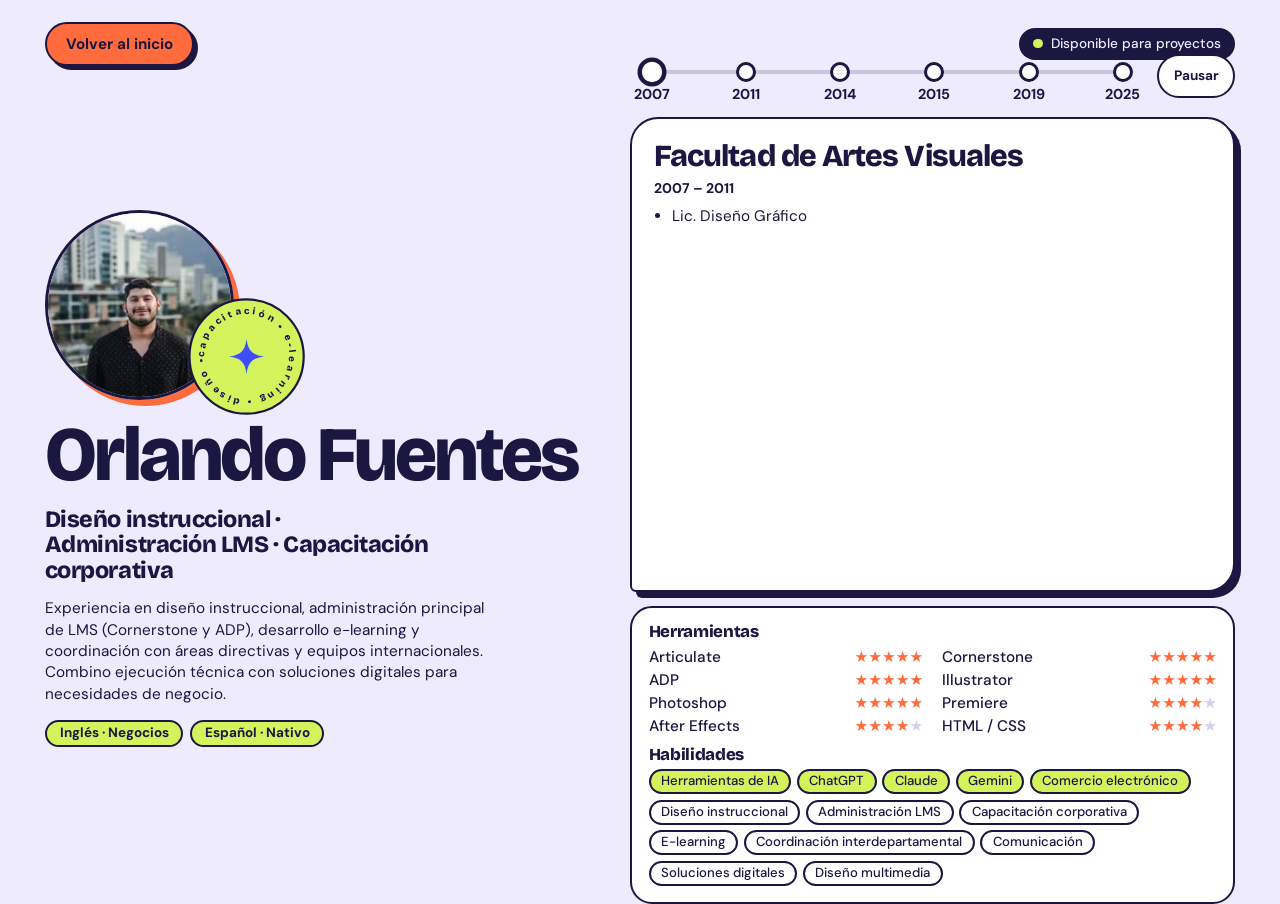
==== cv.html @ 26d0ec3a "Alinear CV interactivo con experiencia en administración LMS y diseño instruccional" ====
<!DOCTYPE html>
<html lang="es">
<head>
<meta charset="utf-8">
<meta name="viewport" content="width=device-width, initial-scale=1">
<title>Experiencia | Orlando Fuentes</title>
<meta name="description" content="Experiencia profesional de Orlando Fuentes en diseño digital, e-learning, capacitación corporativa, multimedia y desarrollo de proyectos comerciales.">
<link rel="icon" href="data:image/svg+xml,<svg xmlns='http://www.w3.org/2000/svg' viewBox='0 0 100 100'><rect width='100' height='100' rx='28' fill='%233D4DFF'/><path d='M50 14C54 38 62 46 86 50 62 54 54 62 50 86 46 62 38 54 14 50 38 46 46 38 50 14Z' fill='%23D4F25C'/></svg>">
<link rel="preconnect" href="https://fonts.googleapis.com">
<link rel="preconnect" href="https://fonts.gstatic.com" crossorigin>
<link href="https://fonts.googleapis.com/css2?family=Bricolage+Grotesque:opsz,wght@12..96,500;12..96,800&family=DM+Sans:wght@400;500;700&display=swap" rel="stylesheet">
<style>
:root{
  --ink:#1B1740; --paper:#EFEBFF; --blue:#3D4DFF; --tang:#FF6B3D; --lime:#D4F25C; --pink:#FF9ED0;
  --display:"Bricolage Grotesque","Arial Black",system-ui,sans-serif;
  --body:"DM Sans",system-ui,-apple-system,"Segoe UI",sans-serif;
}
*{box-sizing:border-box;margin:0}
html,body{height:100%}
body{background:var(--paper);color:var(--ink);font-family:var(--body);font-size:clamp(.88rem,1.7vh,1.02rem);line-height:1.4;overflow:hidden}
.stage{height:100dvh;display:grid;grid-template-rows:auto 1fr;gap:clamp(.5rem,1.5vh,1.2rem);padding:clamp(.8rem,2.4vh,1.6rem) clamp(1rem,3.5vw,3rem)}
.bar{display:flex;justify-content:space-between;align-items:center;gap:1rem}
.status{display:inline-flex;align-items:center;gap:.5rem;background:var(--ink);color:var(--paper);border-radius:99px;padding:.4rem .9rem;font-size:.85rem;font-weight:500}
.status i{width:.6rem;height:.6rem;border-radius:50%;background:var(--lime)}
.btn{display:inline-flex;align-items:center;justify-content:center;min-height:44px;padding:.5rem 1.2rem;border-radius:99px;border:2.5px solid var(--ink);background:#fff;color:var(--ink);font:700 .95rem var(--body);text-decoration:none;cursor:pointer;transition:transform .15s}
.btn:hover{transform:translateY(-2px)}
.btn.back{background:var(--tang);box-shadow:4px 4px 0 var(--ink)}
.main{display:grid;grid-template-columns:.95fr 1.05fr;gap:clamp(1rem,3vw,3rem);min-height:0}

.hero{display:flex;flex-direction:column;justify-content:center;gap:clamp(.5rem,1.6vh,1.1rem);min-height:0}
.ph{position:relative;width:clamp(96px,21vh,200px);aspect-ratio:1;margin-bottom:.3rem}
.ph img{width:100%;height:100%;object-fit:cover;border-radius:50%;border:3px solid var(--ink);box-shadow:6px 6px 0 var(--tang);display:block}
.ring{position:absolute;right:-38%;bottom:-8%;width:62%;animation:spin 22s linear infinite}
@keyframes spin{to{transform:rotate(360deg)}}
h1{font-family:var(--display);font-weight:800;font-size:clamp(2rem,min(6vw,9.5vh),5.2rem);line-height:.95;letter-spacing:-.04em}
.role{font-family:var(--display);font-weight:800;font-size:clamp(1rem,2.6vh,1.5rem);line-height:1.1;letter-spacing:-.02em;max-width:26ch}
.lead{max-width:44ch}
.langs{display:flex;flex-wrap:wrap;gap:.4rem;list-style:none;padding:0}
.langs li{background:var(--lime);border:2px solid var(--ink);border-radius:99px;padding:.15rem .8rem;font-weight:700;font-size:.88em}

.side{display:flex;flex-direction:column;justify-content:center;gap:clamp(.6rem,1.6vh,1rem);min-height:0}
.tlrow{display:flex;align-items:flex-start;gap:.8rem}
.tl{position:relative;display:flex;justify-content:space-between;flex:1;--p:0}
.tl::before,.tl::after{content:"";position:absolute;top:18px;left:22px;height:4px;border-radius:2px;transform:translateY(-50%)}
.tl::before{right:22px;background:var(--ink);opacity:.18}
.tl::after{width:calc((100% - 44px) * var(--p));background:var(--ink);transition:width .7s cubic-bezier(.3,1.3,.4,1)}
.node{position:relative;z-index:1;background:none;border:0;display:flex;flex-direction:column;align-items:center;gap:.2rem;min-width:44px;min-height:44px;padding:.5rem .2rem 0;cursor:pointer;font:700 .9rem var(--body);color:var(--ink)}
.node i{width:20px;height:20px;border-radius:50%;border:3px solid var(--ink);background:#fff;transition:transform .3s cubic-bezier(.3,1.6,.4,1),background .3s}
.node.done i{background:var(--ink)}
.node[aria-selected=true] i{background:var(--a);transform:scale(1.45)}
.sm{min-height:44px;padding:.3rem .9rem;font-size:.85rem}

.stack{display:grid}
.panel{grid-area:1/1;visibility:hidden;opacity:0;background:var(--a);color:var(--o);border:2.5px solid var(--ink);border-radius:28px 28px 28px 6px;padding:clamp(.9rem,2.4vh,1.5rem);box-shadow:6px 6px 0 var(--ink);display:flex;flex-direction:column;gap:.45rem}
.panel.on{visibility:visible;opacity:1}
.panel h2{font-family:var(--display);font-weight:800;font-size:clamp(1.3rem,3.4vh,2rem);line-height:1;letter-spacing:-.03em}
.panel .org{font-weight:700;font-size:.92em}
.panel ul{padding-left:1.1rem;display:grid;gap:.25rem}
.panel.swap{animation:swap .6s ease-in-out}
.panel.swap>*{animation:inFade .4s .12s both}
@keyframes swap{35%{transform:scale(.97,1.04);border-radius:46% 54% 44% 56% / 52% 46% 54% 48%}100%{transform:none}}
@keyframes inFade{from{opacity:0;transform:translateY(8px)}to{opacity:1;transform:none}}

.skills{background:#fff;border:2.5px solid var(--ink);border-radius:22px;padding:clamp(.7rem,1.8vh,1.1rem);display:grid;gap:.6rem}
.skills h3{font:800 1.05rem/1 var(--display);letter-spacing:-.02em;margin-bottom:.35rem}
.tools{list-style:none;padding:0;display:grid;grid-template-columns:1fr 1fr;gap:.1rem 1.2rem}
.tools li{display:flex;justify-content:space-between;gap:.5rem;font-weight:500}
.st b{color:var(--tang);font-weight:400}
.st s{color:#d6d0ee;text-decoration:none}
.chips{display:flex;flex-wrap:wrap;gap:.35rem;list-style:none;padding:0}
.chips li{border:2px solid var(--ink);border-radius:99px;padding:.08rem .65rem;font-size:.86em;font-weight:500}
.chips li.ia{background:var(--lime)}
:focus-visible{outline:3px solid var(--blue);outline-offset:3px}
@media (min-width:821px) and (max-height:760px){.skills{gap:.4rem;padding:.6rem .9rem}.chips{gap:.28rem}.chips li{font-size:.8em;padding:.04rem .55rem}.panel{padding:.8rem 1.1rem}}

@media (max-width:820px){
  .status{display:none}
  .main{grid-template-columns:1fr;align-content:start;gap:.7rem;overflow-y:auto;padding:0 4px 8px 0}
  .hero{display:grid;grid-template-columns:auto 1fr;column-gap:.9rem;row-gap:.3rem;align-items:center}
  .ph{grid-row:1/3;width:78px;margin:0}
  .ph img{box-shadow:4px 4px 0 var(--tang)}
  .ring,.lead{display:none}
  h1{font-size:1.9rem}
  .role{font-size:.95rem}
  .langs{grid-column:1/-1}
  .side{justify-content:flex-start}
  .panel{box-shadow:4px 4px 0 var(--ink);font-size:.9rem}
  .tools{gap:.05rem .8rem}
  .skills{font-size:.88rem}
}
@media (prefers-reduced-motion:reduce){.ring{animation:none}*{transition:none!important}.panel.swap,.panel.swap>*{animation:none!important}}
</style>
</head>
<body>
<div class="stage">
  <header class="bar">
    <a class="btn back" href="index.html">Volver al inicio</a>
    <span class="status"><i></i>Disponible para proyectos</span>
  </header>

  <div class="main">
    <section class="hero" aria-label="Presentación">
      <div class="ph">
        <img src="[data-uri]" alt="Retrato de Orlando Fuentes" width="200" height="200">
        <svg class="ring" viewBox="0 0 160 160" aria-hidden="true">
          <defs><path id="ring" d="M80,80 m-58,0 a58,58 0 1,1 116,0 a58,58 0 1,1 -116,0"/></defs>
          <circle cx="80" cy="80" r="78" fill="#D4F25C" stroke="#1B1740" stroke-width="3"/>
          <text font-family="Bricolage Grotesque, Arial Black, sans-serif" font-size="13" font-weight="800" fill="#1B1740"><textPath href="#ring" textLength="360" lengthAdjust="spacing">capacitación • e-learning • diseño •</textPath></text>
          <path d="M80 56C82 72 88 78 104 80 88 82 82 88 80 104 78 88 72 82 56 80 72 78 78 72 80 56Z" fill="#3D4DFF"/>
        </svg>
      </div>
      <h1>Orlando Fuentes</h1>
      <p class="role">Diseño instruccional · Administración LMS · Capacitación corporativa</p>
      <p class="lead">Experiencia en diseño instruccional, administración principal de LMS (Cornerstone y ADP), desarrollo e-learning y coordinación con áreas directivas y equipos internacionales. Combino ejecución técnica con soluciones digitales para necesidades de negocio.</p>
      <ul class="langs"><li>Inglés · Negocios</li><li>Español · Nativo</li></ul>
    </section>

    <section class="side" aria-label="Experiencia y habilidades">
      <div class="tlrow">
        <div class="tl" id="tl" role="tablist" aria-label="Línea de tiempo profesional"></div>
        <button type="button" class="btn sm" id="play" aria-pressed="false">Pausar</button>
      </div>
      <div class="stack" id="stack"></div>
      <div class="skills">
        <div><h3>Herramientas</h3><ul class="tools" id="tools"></ul></div>
        <div><h3>Habilidades</h3><ul class="chips" id="soft"></ul></div>
      </div>
    </section>
  </div>
</div>

<script>
/* Historial profesional: información validada con el titular del CV. */
const FIN_RENT='2024';
const data=[
 {y:'2007',t:'Facultad de Artes Visuales',o:'2007 – 2011',a:'#fff',k:'var(--ink)',b:['Lic. Diseño Gráfico']},
 {y:'2011',t:'Diseñador Digital',o:'Grupo GP · 2011 – 2014',a:'var(--tang)',k:'var(--ink)',b:['Colaboración con el departamento de capacitación en la creación de una nueva biblioteca digital de cursos e-learning.','Diseño de contenidos digitales para comunicación interna y materiales de formación.']},
 {y:'2014',t:'Diseñador de materiales',o:'Soriana · 2014 – 2015',a:'var(--pink)',k:'var(--ink)',b:['Actualización de la biblioteca de cursos de capacitación de Soriana para alinear sus materiales con la identidad visual del rebranding corporativo.','Diseño de materiales digitales y producción de video para comunicación y capacitación internas.']},
 {y:'2015',t:'Diseño e-learning y administración de plataforma LMS',o:'Logrand Entertainment Group · 2015 – 2019',a:'var(--lime)',k:'var(--ink)',b:['Administrador principal de Cornerstone, con el nivel máximo de permisos de la plataforma corporativa de aprendizaje y capacitación.','Coordinación con directores de distintas áreas para atender necesidades de la plataforma y capacitación.','Participación en la creación de la identidad visual de la plataforma, alineada con el rebranding de Logrand.','Desarrollo de materiales e-learning y trabajo en la experiencia digital de capacitación.']},
 {y:'2019',t:'Diseñador Instruccional',o:'Rent-A-Center · 2019 – '+FIN_RENT,a:'var(--blue)',k:'#fff',b:['Desarrollo de cursos digitales para personal operativo, administrativo, gerencial y de nuevo ingreso, implementados en múltiples sucursales de México.','Responsable principal de ADP en México, con el máximo nivel de permisos; capacitación recibida en el corporativo de Estados Unidos y coordinación semanal con su equipo.','Participación en el ciclo completo de e-learning: organización didáctica, diseño multimedia, actividades interactivas, evaluaciones y publicación en LMS.','Desarrollo de herramientas web y propuestas de mejora adoptadas por la organización para facilitar procesos de capacitación y el trabajo de otras áreas.','Colaboración con equipos corporativos y coordinación de revisiones y aprobaciones con distintas áreas.','Proyectos reconocidos por gerentes, directivos y responsables de capacitación por sus aportaciones a la experiencia de aprendizaje.']},
 {y:'2025',t:'Fundador · Desarrollo digital y comercial',o:'BENOM México · 2025 – 2026',a:'var(--tang)',k:'var(--ink)',b:['Puesta en marcha de una iniciativa comercial de productos y suministros médicos con clientes reales.','Creación y gestión de tienda virtual y catálogo digital de productos.','Desarrollo directo de materiales gráficos, contenidos comerciales y acciones de marketing.','Atención comercial y gestión de relaciones con clientes y proveedores.']}
];
const tools=[['Articulate',5],['Cornerstone',5],['ADP',5],['Illustrator',5],['Photoshop',5],['Premiere',4],['After Effects',4],['HTML / CSS',4]];
const ia=['Herramientas de IA','ChatGPT','Claude','Gemini','Comercio electrónico'];
const soft=['Diseño instruccional','Administración LMS','Capacitación corporativa','E-learning','Coordinación interdepartamental','Comunicación','Soluciones digitales','Diseño multimedia'];

document.getElementById('tools').innerHTML=tools.map(([n,v])=>`<li><span>${n}</span><span class="st" role="img" aria-label="${v} de 5">${'<b>★</b>'.repeat(v)}${'<s>★</s>'.repeat(5-v)}</span></li>`).join('');
document.getElementById('soft').innerHTML=ia.map(x=>`<li class="ia">${x}</li>`).join('')+soft.map(x=>`<li>${x}</li>`).join('');

const tl=document.getElementById('tl'),stack=document.getElementById('stack');
data.forEach((d,i)=>{
  tl.insertAdjacentHTML('beforeend',`<button type="button" class="node" role="tab" id="n${i}" aria-controls="p${i}" aria-selected="false" aria-label="${d.y}: ${d.t}, ${d.o}" tabindex="-1" style="--a:${d.a}"><i></i>${d.y}</button>`);
  stack.insertAdjacentHTML('beforeend',`<article class="panel" role="tabpanel" id="p${i}" aria-labelledby="n${i}" style="--a:${d.a};--o:${d.k}" inert><h2>${d.t}</h2><p class="org">${d.o}</p><ul>${d.b.map(x=>`<li>${x}</li>`).join('')}</ul></article>`);
});
const nodes=[...tl.children],panels=[...stack.children],pb=document.getElementById('play');
const reduce=matchMedia('(prefers-reduced-motion: reduce)').matches;
let cur=0,timer,playing=!reduce;

function show(i){
  cur=i;
  nodes.forEach((n,k)=>{n.setAttribute('aria-selected',k===i);n.tabIndex=k===i?0:-1;n.classList.toggle('done',k<i)});
  panels.forEach((p,k)=>{p.classList.toggle('on',k===i);p.inert=k!==i;p.classList.remove('swap')});
  void panels[i].offsetWidth;
  panels[i].classList.add('swap');
  tl.style.setProperty('--p',i/(data.length-1));
}
function tick(){
  clearTimeout(timer);
  if(!playing)return;
  timer=setTimeout(()=>{show((cur+1)%data.length);tick()},6000);
}
function setPlay(v){
  playing=v;
  pb.textContent=v?'Pausar':'Reanudar';
  pb.setAttribute('aria-pressed',String(!v));
  if(v)tick();else clearTimeout(timer);
}
nodes.forEach((n,i)=>{
  n.addEventListener('click',()=>{show(i);setPlay(false)});
  n.addEventListener('keydown',e=>{
    const k={ArrowRight:1,ArrowDown:1,ArrowLeft:-1,ArrowUp:-1}[e.key];
    if(k){e.preventDefault();const m=(i+k+nodes.length)%nodes.length;show(m);setPlay(false);nodes[m].focus()}
  });
});
pb.addEventListener('click',()=>setPlay(!playing));
show(0);
setPlay(playing);
</script>
</body>
</html>
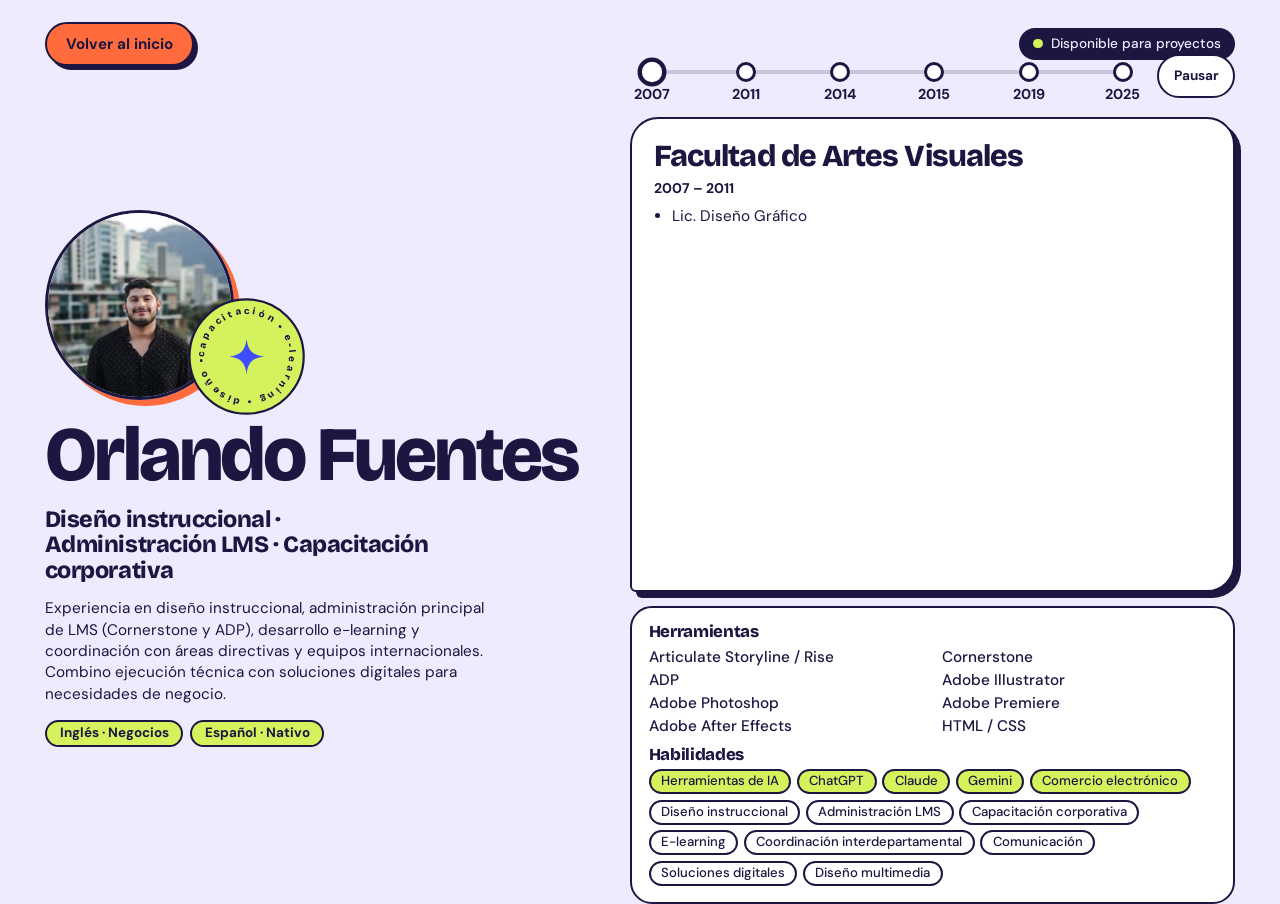
==== commit 75edbefe: "Mostrar herramientas sin calificaciones subjetivas de estrellas" ====
--- a/cv.html
+++ b/cv.html
@@ -140,11 +140,11 @@
  {y:'2019',t:'Diseñador Instruccional',o:'Rent-A-Center · 2019 – '+FIN_RENT,a:'var(--blue)',k:'#fff',b:['Desarrollo de cursos digitales para personal operativo, administrativo, gerencial y de nuevo ingreso, implementados en múltiples sucursales de México.','Responsable principal de ADP en México, con el máximo nivel de permisos; capacitación recibida en el corporativo de Estados Unidos y coordinación semanal con su equipo.','Participación en el ciclo completo de e-learning: organización didáctica, diseño multimedia, actividades interactivas, evaluaciones y publicación en LMS.','Desarrollo de herramientas web y propuestas de mejora adoptadas por la organización para facilitar procesos de capacitación y el trabajo de otras áreas.','Colaboración con equipos corporativos y coordinación de revisiones y aprobaciones con distintas áreas.','Proyectos reconocidos por gerentes, directivos y responsables de capacitación por sus aportaciones a la experiencia de aprendizaje.']},
  {y:'2025',t:'Fundador · Desarrollo digital y comercial',o:'BENOM México · 2025 – 2026',a:'var(--tang)',k:'var(--ink)',b:['Puesta en marcha de una iniciativa comercial de productos y suministros médicos con clientes reales.','Creación y gestión de tienda virtual y catálogo digital de productos.','Desarrollo directo de materiales gráficos, contenidos comerciales y acciones de marketing.','Atención comercial y gestión de relaciones con clientes y proveedores.']}
 ];
-const tools=[['Articulate',5],['Cornerstone',5],['ADP',5],['Illustrator',5],['Photoshop',5],['Premiere',4],['After Effects',4],['HTML / CSS',4]];
+const tools=['Articulate Storyline / Rise','Cornerstone','ADP','Adobe Illustrator','Adobe Photoshop','Adobe Premiere','Adobe After Effects','HTML / CSS'];
 const ia=['Herramientas de IA','ChatGPT','Claude','Gemini','Comercio electrónico'];
 const soft=['Diseño instruccional','Administración LMS','Capacitación corporativa','E-learning','Coordinación interdepartamental','Comunicación','Soluciones digitales','Diseño multimedia'];
 
-document.getElementById('tools').innerHTML=tools.map(([n,v])=>`<li><span>${n}</span><span class="st" role="img" aria-label="${v} de 5">${'<b>★</b>'.repeat(v)}${'<s>★</s>'.repeat(5-v)}</span></li>`).join('');
+document.getElementById('tools').innerHTML=tools.map(n=>`<li><span>${n}</span></li>`).join('');
 document.getElementById('soft').innerHTML=ia.map(x=>`<li class="ia">${x}</li>`).join('')+soft.map(x=>`<li>${x}</li>`).join('');
 
 const tl=document.getElementById('tl'),stack=document.getElementById('stack');
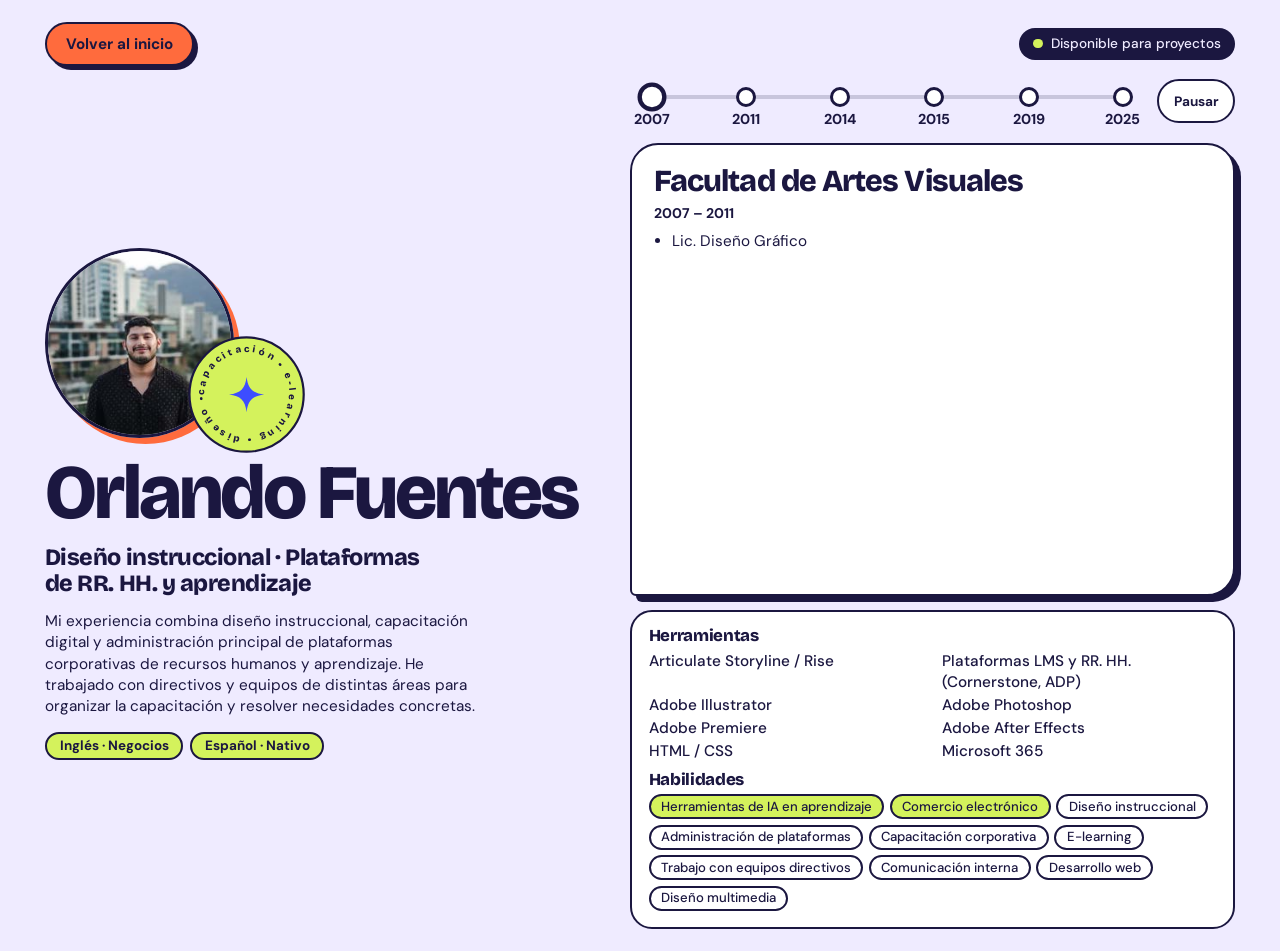
==== commit 1e6ad38f: "Limpiar CV interactivo y enfocar experiencia en sistemas RR. HH., aprendizaje y administración princ" ====
--- a/cv.html
+++ b/cv.html
@@ -4,7 +4,7 @@
 <meta charset="utf-8">
 <meta name="viewport" content="width=device-width, initial-scale=1">
 <title>Experiencia | Orlando Fuentes</title>
-<meta name="description" content="Experiencia profesional de Orlando Fuentes en diseño digital, e-learning, capacitación corporativa, multimedia y desarrollo de proyectos comerciales.">
+<meta name="description" content="Trayectoria de Orlando Fuentes en diseño instruccional, administración de plataformas corporativas de RR. HH. y aprendizaje, y comunicación digital.">
 <link rel="icon" href="data:image/svg+xml,<svg xmlns='http://www.w3.org/2000/svg' viewBox='0 0 100 100'><rect width='100' height='100' rx='28' fill='%233D4DFF'/><path d='M50 14C54 38 62 46 86 50 62 54 54 62 50 86 46 62 38 54 14 50 38 46 46 38 50 14Z' fill='%23D4F25C'/></svg>">
 <link rel="preconnect" href="https://fonts.googleapis.com">
 <link rel="preconnect" href="https://fonts.gstatic.com" crossorigin>
@@ -16,9 +16,9 @@
   --body:"DM Sans",system-ui,-apple-system,"Segoe UI",sans-serif;
 }
 *{box-sizing:border-box;margin:0}
-html,body{height:100%}
-body{background:var(--paper);color:var(--ink);font-family:var(--body);font-size:clamp(.88rem,1.7vh,1.02rem);line-height:1.4;overflow:hidden}
-.stage{height:100dvh;display:grid;grid-template-rows:auto 1fr;gap:clamp(.5rem,1.5vh,1.2rem);padding:clamp(.8rem,2.4vh,1.6rem) clamp(1rem,3.5vw,3rem)}
+html,body{min-height:100%}
+body{background:var(--paper);color:var(--ink);font-family:var(--body);font-size:clamp(.88rem,1.7vh,1.02rem);line-height:1.4;overflow-x:hidden}
+.stage{min-height:100dvh;display:grid;grid-template-rows:auto 1fr;gap:clamp(.5rem,1.5vh,1.2rem);padding:clamp(.8rem,2.4vh,1.6rem) clamp(1rem,3.5vw,3rem)}
 .bar{display:flex;justify-content:space-between;align-items:center;gap:1rem}
 .status{display:inline-flex;align-items:center;gap:.5rem;background:var(--ink);color:var(--paper);border-radius:99px;padding:.4rem .9rem;font-size:.85rem;font-weight:500}
 .status i{width:.6rem;height:.6rem;border-radius:50%;background:var(--lime)}
@@ -64,9 +64,7 @@
 .skills{background:#fff;border:2.5px solid var(--ink);border-radius:22px;padding:clamp(.7rem,1.8vh,1.1rem);display:grid;gap:.6rem}
 .skills h3{font:800 1.05rem/1 var(--display);letter-spacing:-.02em;margin-bottom:.35rem}
 .tools{list-style:none;padding:0;display:grid;grid-template-columns:1fr 1fr;gap:.1rem 1.2rem}
-.tools li{display:flex;justify-content:space-between;gap:.5rem;font-weight:500}
-.st b{color:var(--tang);font-weight:400}
-.st s{color:#d6d0ee;text-decoration:none}
+.tools li{font-weight:500;overflow-wrap:anywhere}
 .chips{display:flex;flex-wrap:wrap;gap:.35rem;list-style:none;padding:0}
 .chips li{border:2px solid var(--ink);border-radius:99px;padding:.08rem .65rem;font-size:.86em;font-weight:500}
 .chips li.ia{background:var(--lime)}
@@ -75,11 +73,12 @@
 
 @media (max-width:820px){
   .status{display:none}
-  .main{grid-template-columns:1fr;align-content:start;gap:.7rem;overflow-y:auto;padding:0 4px 8px 0}
+  .main{grid-template-columns:1fr;align-content:start;gap:.7rem;padding:0 4px 16px 0}
   .hero{display:grid;grid-template-columns:auto 1fr;column-gap:.9rem;row-gap:.3rem;align-items:center}
   .ph{grid-row:1/3;width:78px;margin:0}
   .ph img{box-shadow:4px 4px 0 var(--tang)}
-  .ring,.lead{display:none}
+  .ring{display:none}
+  .lead{font-size:.9rem;grid-column:1/-1}
   h1{font-size:1.9rem}
   .role{font-size:.95rem}
   .langs{grid-column:1/-1}
@@ -110,8 +109,8 @@
         </svg>
       </div>
       <h1>Orlando Fuentes</h1>
-      <p class="role">Diseño instruccional · Administración LMS · Capacitación corporativa</p>
-      <p class="lead">Experiencia en diseño instruccional, administración principal de LMS (Cornerstone y ADP), desarrollo e-learning y coordinación con áreas directivas y equipos internacionales. Combino ejecución técnica con soluciones digitales para necesidades de negocio.</p>
+      <p class="role">Diseño instruccional · Plataformas de RR. HH. y aprendizaje</p>
+      <p class="lead">Mi experiencia combina diseño instruccional, capacitación digital y administración principal de plataformas corporativas de recursos humanos y aprendizaje. He trabajado con directivos y equipos de distintas áreas para organizar la capacitación y resolver necesidades concretas.</p>
       <ul class="langs"><li>Inglés · Negocios</li><li>Español · Nativo</li></ul>
     </section>
 
@@ -130,22 +129,20 @@
 </div>
 
 <script>
-/* Historial profesional: información validada con el titular del CV. */
-const FIN_RENT='2024';
 const data=[
  {y:'2007',t:'Facultad de Artes Visuales',o:'2007 – 2011',a:'#fff',k:'var(--ink)',b:['Lic. Diseño Gráfico']},
  {y:'2011',t:'Diseñador Digital',o:'Grupo GP · 2011 – 2014',a:'var(--tang)',k:'var(--ink)',b:['Colaboración con el departamento de capacitación en la creación de una nueva biblioteca digital de cursos e-learning.','Diseño de contenidos digitales para comunicación interna y materiales de formación.']},
  {y:'2014',t:'Diseñador de materiales',o:'Soriana · 2014 – 2015',a:'var(--pink)',k:'var(--ink)',b:['Actualización de la biblioteca de cursos de capacitación de Soriana para alinear sus materiales con la identidad visual del rebranding corporativo.','Diseño de materiales digitales y producción de video para comunicación y capacitación internas.']},
- {y:'2015',t:'Diseño e-learning y administración de plataforma LMS',o:'Logrand Entertainment Group · 2015 – 2019',a:'var(--lime)',k:'var(--ink)',b:['Administrador principal de Cornerstone, con el nivel máximo de permisos de la plataforma corporativa de aprendizaje y capacitación.','Coordinación con directores de distintas áreas para atender necesidades de la plataforma y capacitación.','Participación en la creación de la identidad visual de la plataforma, alineada con el rebranding de Logrand.','Desarrollo de materiales e-learning y trabajo en la experiencia digital de capacitación.']},
- {y:'2019',t:'Diseñador Instruccional',o:'Rent-A-Center · 2019 – '+FIN_RENT,a:'var(--blue)',k:'#fff',b:['Desarrollo de cursos digitales para personal operativo, administrativo, gerencial y de nuevo ingreso, implementados en múltiples sucursales de México.','Responsable principal de ADP en México, con el máximo nivel de permisos; capacitación recibida en el corporativo de Estados Unidos y coordinación semanal con su equipo.','Participación en el ciclo completo de e-learning: organización didáctica, diseño multimedia, actividades interactivas, evaluaciones y publicación en LMS.','Desarrollo de herramientas web y propuestas de mejora adoptadas por la organización para facilitar procesos de capacitación y el trabajo de otras áreas.','Colaboración con equipos corporativos y coordinación de revisiones y aprobaciones con distintas áreas.','Proyectos reconocidos por gerentes, directivos y responsables de capacitación por sus aportaciones a la experiencia de aprendizaje.']},
+ {y:'2015',t:'Diseño e-learning y administración de plataforma LMS',o:'Logrand Entertainment Group · 2015 – 2019',a:'var(--lime)',k:'var(--ink)',b:['Administrador principal de una plataforma corporativa de aprendizaje y desarrollo del talento (Cornerstone), en coordinación con distintas áreas de la empresa.','Trabajo directo con directores de distintas áreas para administrar la plataforma y atender necesidades de capacitación.','Participación en la creación de la identidad visual de la plataforma, alineada con el rebranding de Logrand.','Desarrollo de materiales e-learning y trabajo en la experiencia digital de capacitación.']},
+ {y:'2019',t:'Diseñador Instruccional',o:'Rent-A-Center · 2019 – 2024',a:'var(--blue)',k:'#fff',b:['Desarrollo de cursos digitales para personal operativo, administrativo, gerencial y de nuevo ingreso, implementados en múltiples sucursales de México.','Administrador principal para México de una plataforma corporativa de recursos humanos y capacitación (ADP); formación en el corporativo de Estados Unidos y coordinación semanal con ese equipo.','Participación en el ciclo completo de e-learning: organización didáctica, diseño multimedia, actividades interactivas, evaluaciones y publicación en LMS.','Desarrollo de herramientas web y mejoras que la empresa adoptó para facilitar la capacitación y el trabajo entre áreas.','Colaboración con equipos corporativos y coordinación de revisiones y aprobaciones con distintas áreas.','Proyectos reconocidos por gerentes y responsables de capacitación por su utilidad y mejoras a los materiales.']},
  {y:'2025',t:'Fundador · Desarrollo digital y comercial',o:'BENOM México · 2025 – 2026',a:'var(--tang)',k:'var(--ink)',b:['Puesta en marcha de una iniciativa comercial de productos y suministros médicos con clientes reales.','Creación y gestión de tienda virtual y catálogo digital de productos.','Desarrollo directo de materiales gráficos, contenidos comerciales y acciones de marketing.','Atención comercial y gestión de relaciones con clientes y proveedores.']}
 ];
-const tools=['Articulate Storyline / Rise','Cornerstone','ADP','Adobe Illustrator','Adobe Photoshop','Adobe Premiere','Adobe After Effects','HTML / CSS'];
-const ia=['Herramientas de IA','ChatGPT','Claude','Gemini','Comercio electrónico'];
-const soft=['Diseño instruccional','Administración LMS','Capacitación corporativa','E-learning','Coordinación interdepartamental','Comunicación','Soluciones digitales','Diseño multimedia'];
+const tools=['Articulate Storyline / Rise','Plataformas LMS y RR. HH. (Cornerstone, ADP)','Adobe Illustrator','Adobe Photoshop','Adobe Premiere','Adobe After Effects','HTML / CSS','Microsoft 365'];
+const ia=['Herramientas de IA en aprendizaje','Comercio electrónico'];
+const soft=['Diseño instruccional','Administración de plataformas','Capacitación corporativa','E-learning','Trabajo con equipos directivos','Comunicación interna','Desarrollo web','Diseño multimedia'];
 
-document.getElementById('tools').innerHTML=tools.map(n=>`<li><span>${n}</span></li>`).join('');
-document.getElementById('soft').innerHTML=ia.map(x=>`<li class="ia">${x}</li>`).join('')+soft.map(x=>`<li>${x}</li>`).join('');
+document.getElementById('tools').replaceChildren(...tools.map(name=>{const li=document.createElement('li');li.textContent=name;return li;}));
+document.getElementById('soft').replaceChildren(...[...ia.map(label=>({label,ia:true})),...soft.map(label=>({label,ia:false}))].map(entry=>{const li=document.createElement('li');li.textContent=entry.label;if(entry.ia)li.className='ia';return li;}));
 
 const tl=document.getElementById('tl'),stack=document.getElementById('stack');
 data.forEach((d,i)=>{
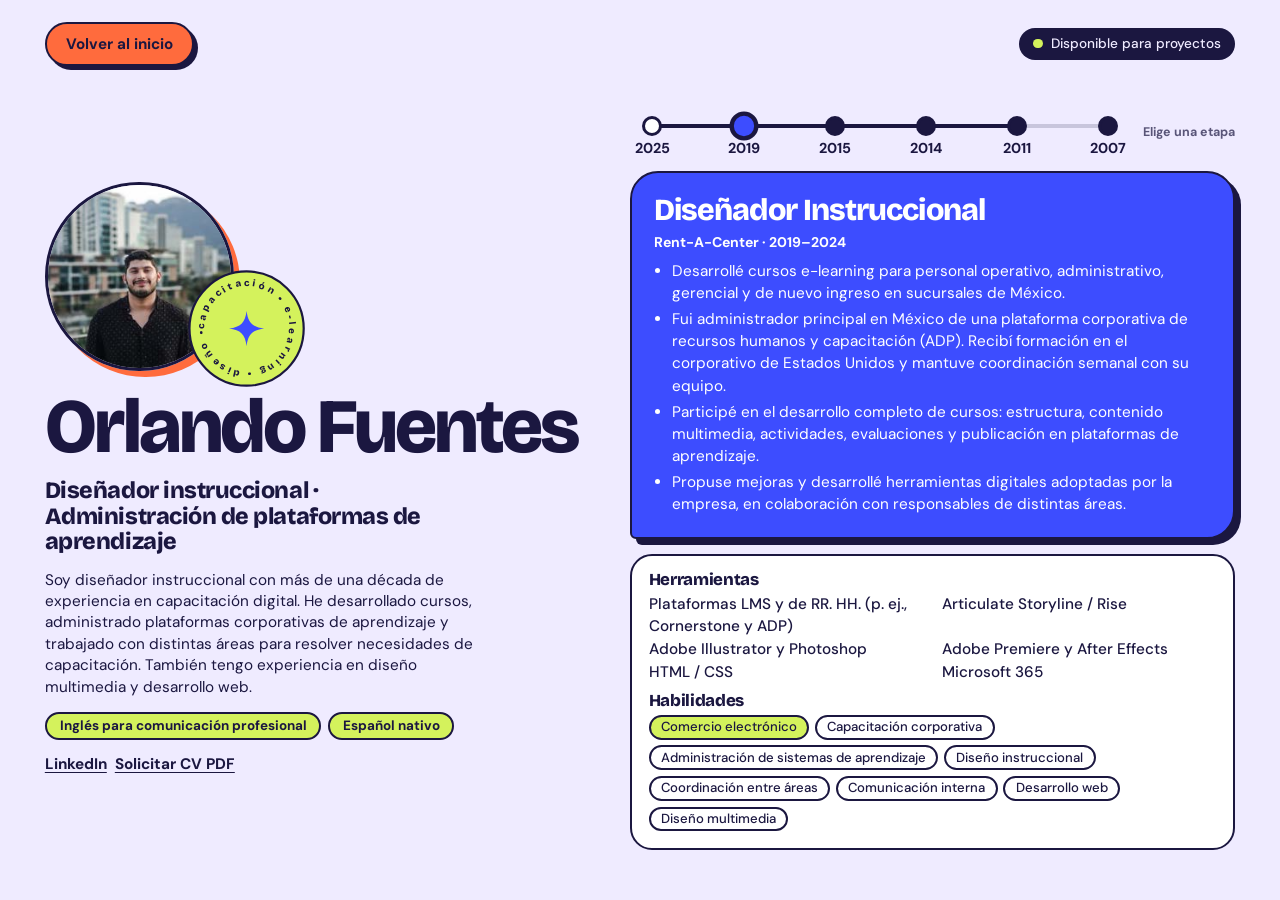
==== commit c74b8c29: "Priorizar experiencia reciente, confirmar cargo Logrand y hacer línea del tiempo manual" ====
--- a/cv.html
+++ b/cv.html
@@ -34,16 +34,16 @@
 @keyframes spin{to{transform:rotate(360deg)}}
 h1{font-family:var(--display);font-weight:800;font-size:clamp(2rem,min(6vw,9.5vh),5.2rem);line-height:.95;letter-spacing:-.04em}
 .role{font-family:var(--display);font-weight:800;font-size:clamp(1rem,2.6vh,1.5rem);line-height:1.1;letter-spacing:-.02em;max-width:26ch}
-.lead{max-width:44ch}
+.lead{max-width:44ch}.profile-links{display:flex;gap:.5rem;flex-wrap:wrap}.profile-links a{font-weight:700;color:var(--ink);text-underline-offset:3px}
 .langs{display:flex;flex-wrap:wrap;gap:.4rem;list-style:none;padding:0}
 .langs li{background:var(--lime);border:2px solid var(--ink);border-radius:99px;padding:.15rem .8rem;font-weight:700;font-size:.88em}
 
 .side{display:flex;flex-direction:column;justify-content:center;gap:clamp(.6rem,1.6vh,1rem);min-height:0}
-.tlrow{display:flex;align-items:flex-start;gap:.8rem}
+.tlrow{display:flex;align-items:center;gap:.8rem;flex-wrap:wrap}.tl-hint{font-size:.78rem;font-weight:700;opacity:.7}
 .tl{position:relative;display:flex;justify-content:space-between;flex:1;--p:0}
 .tl::before,.tl::after{content:"";position:absolute;top:18px;left:22px;height:4px;border-radius:2px;transform:translateY(-50%)}
 .tl::before{right:22px;background:var(--ink);opacity:.18}
-.tl::after{width:calc((100% - 44px) * var(--p));background:var(--ink);transition:width .7s cubic-bezier(.3,1.3,.4,1)}
+.tl::after{width:calc((100% - 44px) * var(--p));background:var(--ink);transition:width .3s ease}
 .node{position:relative;z-index:1;background:none;border:0;display:flex;flex-direction:column;align-items:center;gap:.2rem;min-width:44px;min-height:44px;padding:.5rem .2rem 0;cursor:pointer;font:700 .9rem var(--body);color:var(--ink)}
 .node i{width:20px;height:20px;border-radius:50%;border:3px solid var(--ink);background:#fff;transition:transform .3s cubic-bezier(.3,1.6,.4,1),background .3s}
 .node.done i{background:var(--ink)}
@@ -55,7 +55,7 @@
 .panel.on{visibility:visible;opacity:1}
 .panel h2{font-family:var(--display);font-weight:800;font-size:clamp(1.3rem,3.4vh,2rem);line-height:1;letter-spacing:-.03em}
 .panel .org{font-weight:700;font-size:.92em}
-.panel ul{padding-left:1.1rem;display:grid;gap:.25rem}
+.panel ul{padding-left:1.1rem;display:grid;gap:.25rem}.panel li{line-height:1.45}
 .panel.swap{animation:swap .6s ease-in-out}
 .panel.swap>*{animation:inFade .4s .12s both}
 @keyframes swap{35%{transform:scale(.97,1.04);border-radius:46% 54% 44% 56% / 52% 46% 54% 48%}100%{transform:none}}
@@ -84,8 +84,9 @@
   .langs{grid-column:1/-1}
   .side{justify-content:flex-start}
   .panel{box-shadow:4px 4px 0 var(--ink);font-size:.9rem}
-  .tools{gap:.05rem .8rem}
+  .tools{grid-template-columns:1fr;gap:.18rem}
   .skills{font-size:.88rem}
+  .tl-hint{display:none}
 }
 @media (prefers-reduced-motion:reduce){.ring{animation:none}*{transition:none!important}.panel.swap,.panel.swap>*{animation:none!important}}
 </style>
@@ -109,15 +110,16 @@
         </svg>
       </div>
       <h1>Orlando Fuentes</h1>
-      <p class="role">Diseño instruccional · Plataformas de RR. HH. y aprendizaje</p>
-      <p class="lead">Mi experiencia combina diseño instruccional, capacitación digital y administración principal de plataformas corporativas de recursos humanos y aprendizaje. He trabajado con directivos y equipos de distintas áreas para organizar la capacitación y resolver necesidades concretas.</p>
-      <ul class="langs"><li>Inglés · Negocios</li><li>Español · Nativo</li></ul>
+      <p class="role">Diseñador instruccional · Administración de plataformas de aprendizaje</p>
+      <p class="lead">Soy diseñador instruccional con más de una década de experiencia en capacitación digital. He desarrollado cursos, administrado plataformas corporativas de aprendizaje y trabajado con distintas áreas para resolver necesidades de capacitación. También tengo experiencia en diseño multimedia y desarrollo web.</p>
+      <ul class="langs"><li>Inglés para comunicación profesional</li><li>Español nativo</li></ul>
+      <nav class="profile-links" aria-label="Enlaces profesionales"><a href="https://www.linkedin.com/in/orlando-fuentes-63674822/" target="_blank" rel="noopener">LinkedIn</a><a href="mailto:a.fuentes0890@gmail.com?subject=Solicitud%20de%20CV%20en%20PDF">Solicitar CV PDF</a></nav>
     </section>
 
     <section class="side" aria-label="Experiencia y habilidades">
       <div class="tlrow">
         <div class="tl" id="tl" role="tablist" aria-label="Línea de tiempo profesional"></div>
-        <button type="button" class="btn sm" id="play" aria-pressed="false">Pausar</button>
+        <span class="tl-hint">Elige una etapa</span>
       </div>
       <div class="stack" id="stack"></div>
       <div class="skills">
@@ -130,16 +132,35 @@
 
 <script>
 const data=[
- {y:'2007',t:'Facultad de Artes Visuales',o:'2007 – 2011',a:'#fff',k:'var(--ink)',b:['Lic. Diseño Gráfico']},
- {y:'2011',t:'Diseñador Digital',o:'Grupo GP · 2011 – 2014',a:'var(--tang)',k:'var(--ink)',b:['Colaboración con el departamento de capacitación en la creación de una nueva biblioteca digital de cursos e-learning.','Diseño de contenidos digitales para comunicación interna y materiales de formación.']},
- {y:'2014',t:'Diseñador de materiales',o:'Soriana · 2014 – 2015',a:'var(--pink)',k:'var(--ink)',b:['Actualización de la biblioteca de cursos de capacitación de Soriana para alinear sus materiales con la identidad visual del rebranding corporativo.','Diseño de materiales digitales y producción de video para comunicación y capacitación internas.']},
- {y:'2015',t:'Diseño e-learning y administración de plataforma LMS',o:'Logrand Entertainment Group · 2015 – 2019',a:'var(--lime)',k:'var(--ink)',b:['Administrador principal de una plataforma corporativa de aprendizaje y desarrollo del talento (Cornerstone), en coordinación con distintas áreas de la empresa.','Trabajo directo con directores de distintas áreas para administrar la plataforma y atender necesidades de capacitación.','Participación en la creación de la identidad visual de la plataforma, alineada con el rebranding de Logrand.','Desarrollo de materiales e-learning y trabajo en la experiencia digital de capacitación.']},
- {y:'2019',t:'Diseñador Instruccional',o:'Rent-A-Center · 2019 – 2024',a:'var(--blue)',k:'#fff',b:['Desarrollo de cursos digitales para personal operativo, administrativo, gerencial y de nuevo ingreso, implementados en múltiples sucursales de México.','Administrador principal para México de una plataforma corporativa de recursos humanos y capacitación (ADP); formación en el corporativo de Estados Unidos y coordinación semanal con ese equipo.','Participación en el ciclo completo de e-learning: organización didáctica, diseño multimedia, actividades interactivas, evaluaciones y publicación en LMS.','Desarrollo de herramientas web y mejoras que la empresa adoptó para facilitar la capacitación y el trabajo entre áreas.','Colaboración con equipos corporativos y coordinación de revisiones y aprobaciones con distintas áreas.','Proyectos reconocidos por gerentes y responsables de capacitación por su utilidad y mejoras a los materiales.']},
- {y:'2025',t:'Fundador · Desarrollo digital y comercial',o:'BENOM México · 2025 – 2026',a:'var(--tang)',k:'var(--ink)',b:['Puesta en marcha de una iniciativa comercial de productos y suministros médicos con clientes reales.','Creación y gestión de tienda virtual y catálogo digital de productos.','Desarrollo directo de materiales gráficos, contenidos comerciales y acciones de marketing.','Atención comercial y gestión de relaciones con clientes y proveedores.']}
+ {y:'2025',t:'Fundador · Desarrollo digital y comercial',o:'BENOM México · 2025–2026',a:'var(--tang)',k:'var(--ink)',b:[
+  'Participé en la operación de un negocio de suministros médicos y gestioné su tienda virtual y catálogo digital.',
+  'Desarrollé materiales comerciales, acciones de marketing y la comunicación con clientes y proveedores.'
+ ]},
+ {y:'2019',t:'Diseñador Instruccional',o:'Rent-A-Center · 2019–2024',a:'var(--blue)',k:'#fff',b:[
+  'Desarrollé cursos e-learning para personal operativo, administrativo, gerencial y de nuevo ingreso en sucursales de México.',
+  'Fui administrador principal en México de una plataforma corporativa de recursos humanos y capacitación (ADP). Recibí formación en el corporativo de Estados Unidos y mantuve coordinación semanal con su equipo.',
+  'Participé en el desarrollo completo de cursos: estructura, contenido multimedia, actividades, evaluaciones y publicación en plataformas de aprendizaje.',
+  'Propuse mejoras y desarrollé herramientas digitales adoptadas por la empresa, en colaboración con responsables de distintas áreas.'
+ ]},
+ {y:'2015',t:'Diseñador Instruccional',o:'Logrand Entertainment Group · 2015–2019',a:'var(--lime)',k:'var(--ink)',b:[
+  'Fui administrador principal de la plataforma de aprendizaje corporativo Cornerstone.',
+  'Trabajé con directores de distintas áreas para atender necesidades de capacitación y administración de la plataforma.',
+  'Participé en la adaptación de su identidad visual durante el cambio de imagen de Logrand.',
+  'Desarrollé materiales digitales para programas de capacitación.'
+ ]},
+ {y:'2014',t:'Diseñador de materiales',o:'Soriana · 2014–2015',a:'var(--pink)',k:'var(--ink)',b:[
+  'Participé en la actualización de la biblioteca de cursos de capacitación, adaptando sus materiales a la nueva identidad visual de Soriana.',
+  'Diseñé materiales digitales y produje videos para comunicación y capacitación internas.'
+ ]},
+ {y:'2011',t:'Diseñador Digital',o:'Grupo GP · 2011–2014',a:'var(--tang)',k:'var(--ink)',b:[
+  'Colaboré con el departamento de capacitación en la creación de una biblioteca digital de cursos.',
+  'Diseñé materiales de comunicación interna y contenidos de e-learning.'
+ ]},
+ {y:'2007',t:'Formación en Diseño Gráfico',o:'Facultad de Artes Visuales · 2007–2011',a:'#fff',k:'var(--ink)',b:['Licenciatura en Diseño Gráfico.']}
 ];
-const tools=['Articulate Storyline / Rise','Plataformas LMS y RR. HH. (Cornerstone, ADP)','Adobe Illustrator','Adobe Photoshop','Adobe Premiere','Adobe After Effects','HTML / CSS','Microsoft 365'];
-const ia=['Herramientas de IA en aprendizaje','Comercio electrónico'];
-const soft=['Diseño instruccional','Administración de plataformas','Capacitación corporativa','E-learning','Trabajo con equipos directivos','Comunicación interna','Desarrollo web','Diseño multimedia'];
+const tools=['Plataformas LMS y de RR. HH. (p. ej., Cornerstone y ADP)','Articulate Storyline / Rise','Adobe Illustrator y Photoshop','Adobe Premiere y After Effects','HTML / CSS','Microsoft 365'];
+const ia=['Comercio electrónico'];
+const soft=['Capacitación corporativa','Administración de sistemas de aprendizaje','Diseño instruccional','Coordinación entre áreas','Comunicación interna','Desarrollo web','Diseño multimedia'];
 
 document.getElementById('tools').replaceChildren(...tools.map(name=>{const li=document.createElement('li');li.textContent=name;return li;}));
 document.getElementById('soft').replaceChildren(...[...ia.map(label=>({label,ia:true})),...soft.map(label=>({label,ia:false}))].map(entry=>{const li=document.createElement('li');li.textContent=entry.label;if(entry.ia)li.className='ia';return li;}));
@@ -149,39 +170,41 @@
   tl.insertAdjacentHTML('beforeend',`<button type="button" class="node" role="tab" id="n${i}" aria-controls="p${i}" aria-selected="false" aria-label="${d.y}: ${d.t}, ${d.o}" tabindex="-1" style="--a:${d.a}"><i></i>${d.y}</button>`);
   stack.insertAdjacentHTML('beforeend',`<article class="panel" role="tabpanel" id="p${i}" aria-labelledby="n${i}" style="--a:${d.a};--o:${d.k}" inert><h2>${d.t}</h2><p class="org">${d.o}</p><ul>${d.b.map(x=>`<li>${x}</li>`).join('')}</ul></article>`);
 });
-const nodes=[...tl.children],panels=[...stack.children],pb=document.getElementById('play');
+const nodes=[...tl.children];
+const panels=[...stack.children];
 const reduce=matchMedia('(prefers-reduced-motion: reduce)').matches;
-let cur=0,timer,playing=!reduce;
 
 function show(i){
-  cur=i;
-  nodes.forEach((n,k)=>{n.setAttribute('aria-selected',k===i);n.tabIndex=k===i?0:-1;n.classList.toggle('done',k<i)});
-  panels.forEach((p,k)=>{p.classList.toggle('on',k===i);p.inert=k!==i;p.classList.remove('swap')});
-  void panels[i].offsetWidth;
-  panels[i].classList.add('swap');
-  tl.style.setProperty('--p',i/(data.length-1));
+  nodes.forEach((node,k)=>{
+    const selected=k===i;
+    node.setAttribute('aria-selected',String(selected));
+    node.tabIndex=selected?0:-1;
+    node.classList.toggle('done',k>i);
+  });
+  panels.forEach((panel,k)=>{
+    const visible=k===i;
+    panel.classList.toggle('on',visible);
+    panel.inert=!visible;
+    panel.classList.remove('swap');
+  });
+  if(!reduce){
+    void panels[i].offsetWidth;
+    panels[i].classList.add('swap');
+  }
+  tl.style.setProperty('--p',(data.length-1-i)/(data.length-1));
 }
-function tick(){
-  clearTimeout(timer);
-  if(!playing)return;
-  timer=setTimeout(()=>{show((cur+1)%data.length);tick()},6000);
-}
-function setPlay(v){
-  playing=v;
-  pb.textContent=v?'Pausar':'Reanudar';
-  pb.setAttribute('aria-pressed',String(!v));
-  if(v)tick();else clearTimeout(timer);
-}
-nodes.forEach((n,i)=>{
-  n.addEventListener('click',()=>{show(i);setPlay(false)});
-  n.addEventListener('keydown',e=>{
-    const k={ArrowRight:1,ArrowDown:1,ArrowLeft:-1,ArrowUp:-1}[e.key];
-    if(k){e.preventDefault();const m=(i+k+nodes.length)%nodes.length;show(m);setPlay(false);nodes[m].focus()}
+nodes.forEach((node,i)=>{
+  node.addEventListener('click',()=>show(i));
+  node.addEventListener('keydown',event=>{
+    const delta={ArrowRight:1,ArrowDown:1,ArrowLeft:-1,ArrowUp:-1}[event.key];
+    if(!delta)return;
+    event.preventDefault();
+    const next=(i+delta+nodes.length)%nodes.length;
+    show(next);
+    nodes[next].focus();
   });
 });
-pb.addEventListener('click',()=>setPlay(!playing));
-show(0);
-setPlay(playing);
+show(1);
 </script>
 </body>
 </html>
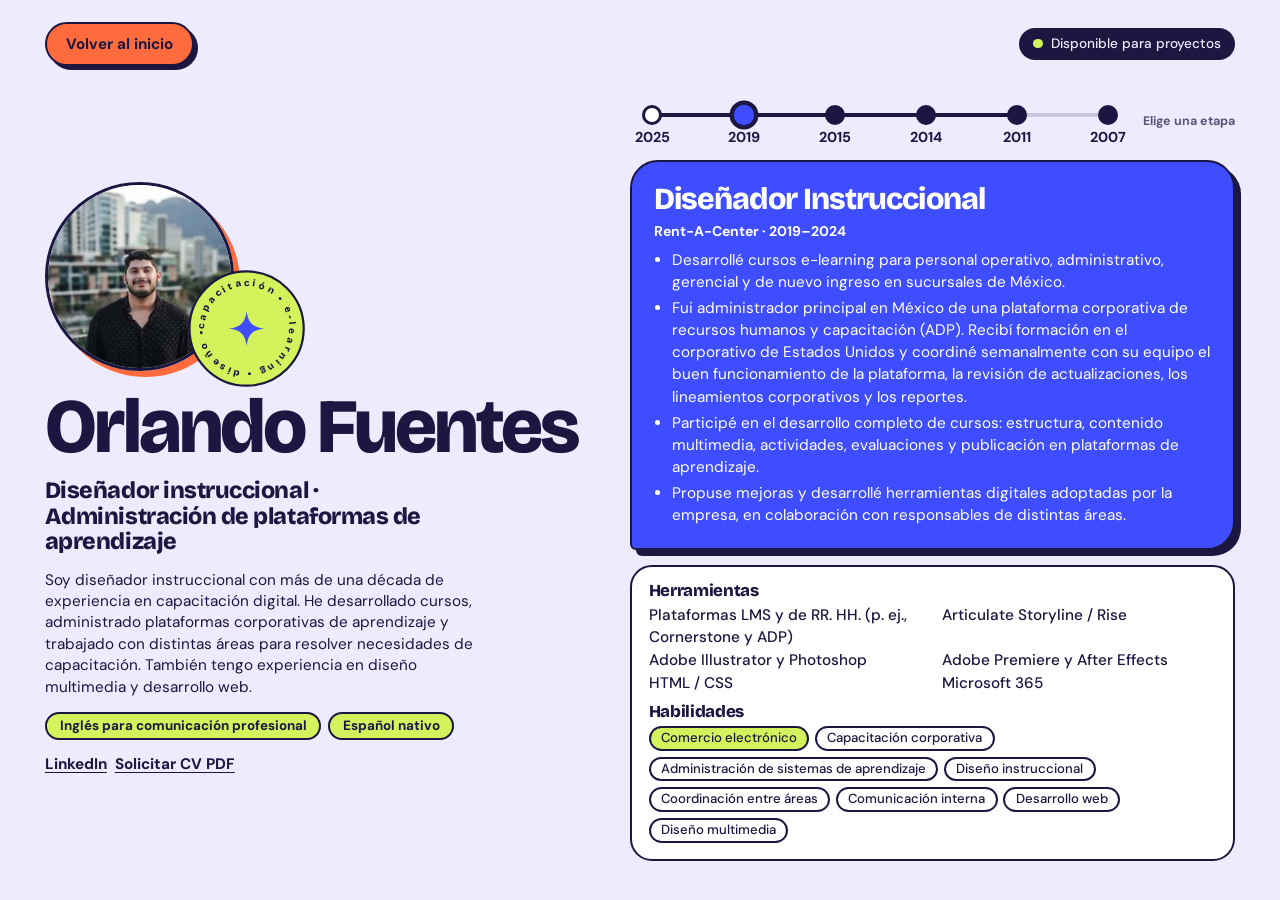
==== commit ff5ba0cb: "Aclarar propósito de coordinación semanal con corporativo de Estados Unidos" ====
--- a/cv.html
+++ b/cv.html
@@ -138,7 +138,7 @@
  ]},
  {y:'2019',t:'Diseñador Instruccional',o:'Rent-A-Center · 2019–2024',a:'var(--blue)',k:'#fff',b:[
   'Desarrollé cursos e-learning para personal operativo, administrativo, gerencial y de nuevo ingreso en sucursales de México.',
-  'Fui administrador principal en México de una plataforma corporativa de recursos humanos y capacitación (ADP). Recibí formación en el corporativo de Estados Unidos y mantuve coordinación semanal con su equipo.',
+  'Fui administrador principal en México de una plataforma corporativa de recursos humanos y capacitación (ADP). Recibí formación en el corporativo de Estados Unidos y coordiné semanalmente con su equipo el buen funcionamiento de la plataforma, la revisión de actualizaciones, los lineamientos corporativos y los reportes.',
   'Participé en el desarrollo completo de cursos: estructura, contenido multimedia, actividades, evaluaciones y publicación en plataformas de aprendizaje.',
   'Propuse mejoras y desarrollé herramientas digitales adoptadas por la empresa, en colaboración con responsables de distintas áreas.'
  ]},
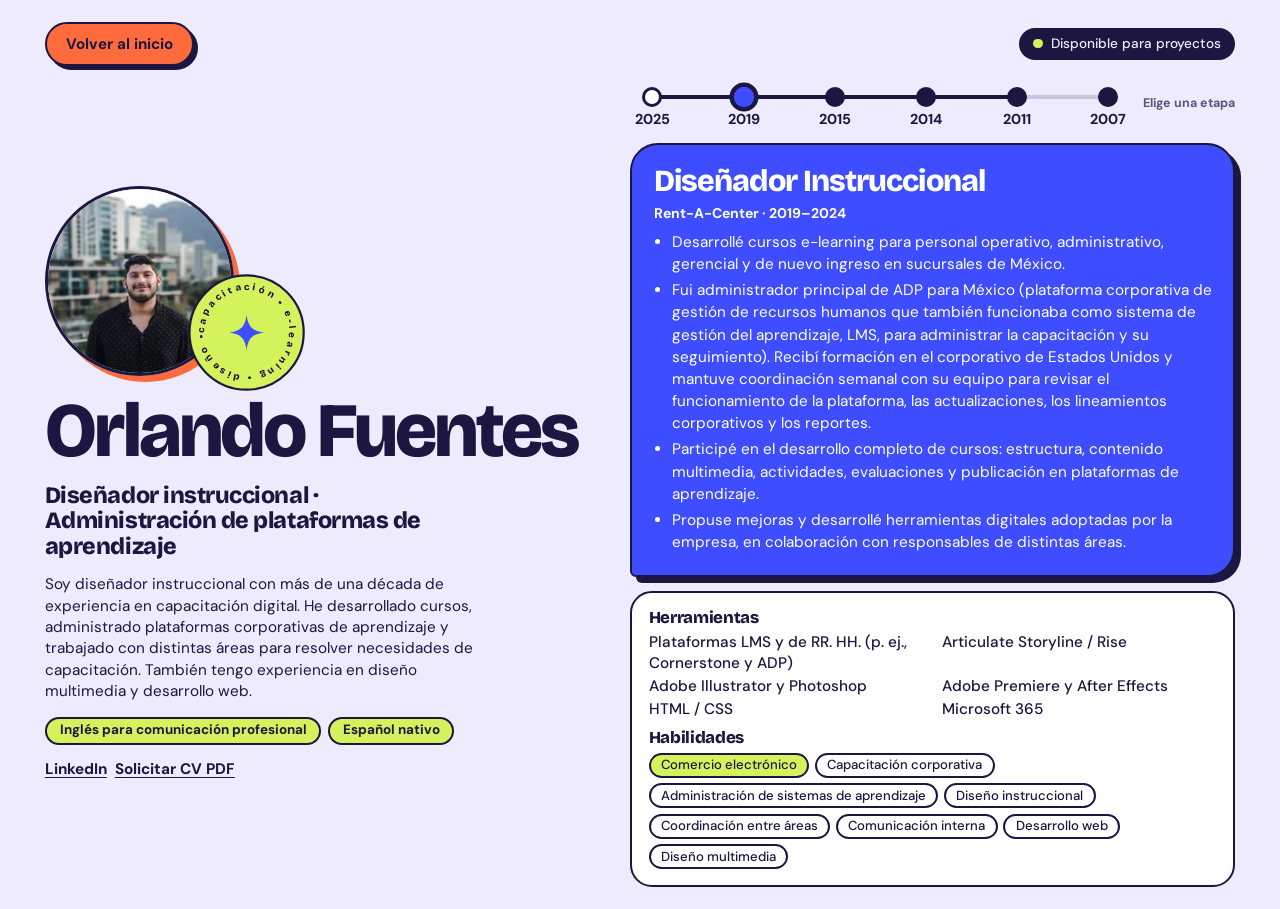
==== commit ba6d8308: "Aclarar que ADP combinaba gestión de RR. HH. y funciones LMS para capacitación" ====
--- a/cv.html
+++ b/cv.html
@@ -138,7 +138,7 @@
  ]},
  {y:'2019',t:'Diseñador Instruccional',o:'Rent-A-Center · 2019–2024',a:'var(--blue)',k:'#fff',b:[
   'Desarrollé cursos e-learning para personal operativo, administrativo, gerencial y de nuevo ingreso en sucursales de México.',
-  'Fui administrador principal en México de una plataforma corporativa de recursos humanos y capacitación (ADP). Recibí formación en el corporativo de Estados Unidos y coordiné semanalmente con su equipo el buen funcionamiento de la plataforma, la revisión de actualizaciones, los lineamientos corporativos y los reportes.',
+  'Fui administrador principal de ADP para México (plataforma corporativa de gestión de recursos humanos que también funcionaba como sistema de gestión del aprendizaje, LMS, para administrar la capacitación y su seguimiento). Recibí formación en el corporativo de Estados Unidos y mantuve coordinación semanal con su equipo para revisar el funcionamiento de la plataforma, las actualizaciones, los lineamientos corporativos y los reportes.',
   'Participé en el desarrollo completo de cursos: estructura, contenido multimedia, actividades, evaluaciones y publicación en plataformas de aprendizaje.',
   'Propuse mejoras y desarrollé herramientas digitales adoptadas por la empresa, en colaboración con responsables de distintas áreas.'
  ]},
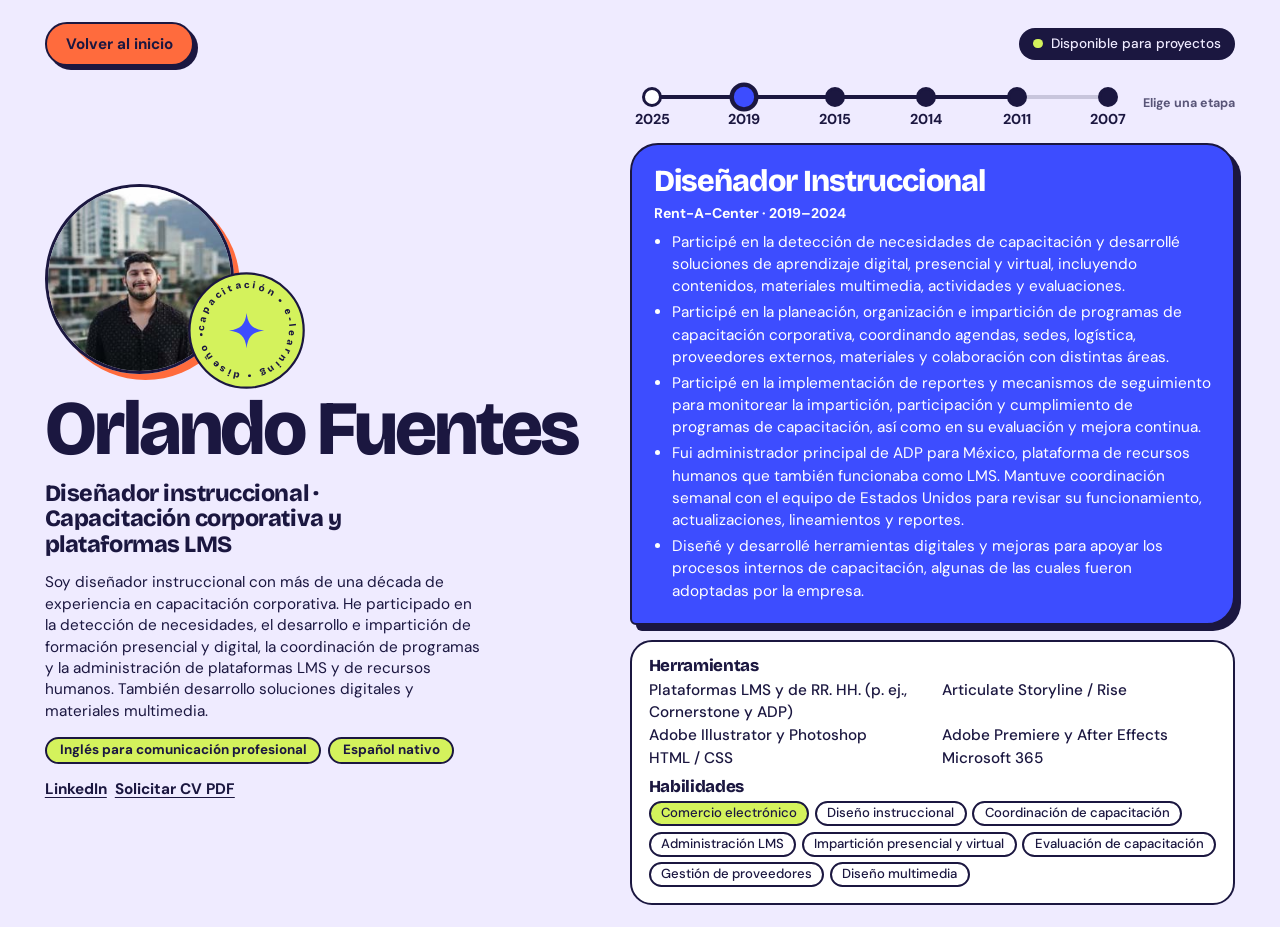
==== commit 0b5359d3: "Ampliar experiencia de Rent-A-Center a todo el ciclo de capacitación" ====
--- a/cv.html
+++ b/cv.html
@@ -110,8 +110,8 @@
         </svg>
       </div>
       <h1>Orlando Fuentes</h1>
-      <p class="role">Diseñador instruccional · Administración de plataformas de aprendizaje</p>
-      <p class="lead">Soy diseñador instruccional con más de una década de experiencia en capacitación digital. He desarrollado cursos, administrado plataformas corporativas de aprendizaje y trabajado con distintas áreas para resolver necesidades de capacitación. También tengo experiencia en diseño multimedia y desarrollo web.</p>
+      <p class="role">Diseñador instruccional · Capacitación corporativa y plataformas LMS</p>
+      <p class="lead">Soy diseñador instruccional con más de una década de experiencia en capacitación corporativa. He participado en la detección de necesidades, el desarrollo e impartición de formación presencial y digital, la coordinación de programas y la administración de plataformas LMS y de recursos humanos. También desarrollo soluciones digitales y materiales multimedia.</p>
       <ul class="langs"><li>Inglés para comunicación profesional</li><li>Español nativo</li></ul>
       <nav class="profile-links" aria-label="Enlaces profesionales"><a href="https://www.linkedin.com/in/orlando-fuentes-63674822/" target="_blank" rel="noopener">LinkedIn</a><a href="mailto:a.fuentes0890@gmail.com?subject=Solicitud%20de%20CV%20en%20PDF">Solicitar CV PDF</a></nav>
     </section>
@@ -137,10 +137,11 @@
   'Desarrollé materiales comerciales, acciones de marketing y la comunicación con clientes y proveedores.'
  ]},
  {y:'2019',t:'Diseñador Instruccional',o:'Rent-A-Center · 2019–2024',a:'var(--blue)',k:'#fff',b:[
-  'Desarrollé cursos e-learning para personal operativo, administrativo, gerencial y de nuevo ingreso en sucursales de México.',
-  'Fui administrador principal de ADP para México (plataforma corporativa de gestión de recursos humanos que también funcionaba como sistema de gestión del aprendizaje, LMS, para administrar la capacitación y su seguimiento). Recibí formación en el corporativo de Estados Unidos y mantuve coordinación semanal con su equipo para revisar el funcionamiento de la plataforma, las actualizaciones, los lineamientos corporativos y los reportes.',
-  'Participé en el desarrollo completo de cursos: estructura, contenido multimedia, actividades, evaluaciones y publicación en plataformas de aprendizaje.',
-  'Propuse mejoras y desarrollé herramientas digitales adoptadas por la empresa, en colaboración con responsables de distintas áreas.'
+   'Participé en la detección de necesidades de capacitación y desarrollé soluciones de aprendizaje digital, presencial y virtual, incluyendo contenidos, materiales multimedia, actividades y evaluaciones.',
+   'Participé en la planeación, organización e impartición de programas de capacitación corporativa, coordinando agendas, sedes, logística, proveedores externos, materiales y colaboración con distintas áreas.',
+   'Participé en la implementación de reportes y mecanismos de seguimiento para monitorear la impartición, participación y cumplimiento de programas de capacitación, así como en su evaluación y mejora continua.',
+   'Fui administrador principal de ADP para México, plataforma de recursos humanos que también funcionaba como LMS. Mantuve coordinación semanal con el equipo de Estados Unidos para revisar su funcionamiento, actualizaciones, lineamientos y reportes.',
+   'Diseñé y desarrollé herramientas digitales y mejoras para apoyar los procesos internos de capacitación, algunas de las cuales fueron adoptadas por la empresa.'
  ]},
  {y:'2015',t:'Diseñador Instruccional',o:'Logrand Entertainment Group · 2015–2019',a:'var(--lime)',k:'var(--ink)',b:[
   'Fui administrador principal de la plataforma de aprendizaje corporativo Cornerstone.',
@@ -160,7 +161,7 @@
 ];
 const tools=['Plataformas LMS y de RR. HH. (p. ej., Cornerstone y ADP)','Articulate Storyline / Rise','Adobe Illustrator y Photoshop','Adobe Premiere y After Effects','HTML / CSS','Microsoft 365'];
 const ia=['Comercio electrónico'];
-const soft=['Capacitación corporativa','Administración de sistemas de aprendizaje','Diseño instruccional','Coordinación entre áreas','Comunicación interna','Desarrollo web','Diseño multimedia'];
+const soft=['Diseño instruccional','Coordinación de capacitación','Administración LMS','Impartición presencial y virtual','Evaluación de capacitación','Gestión de proveedores','Diseño multimedia'];
 
 document.getElementById('tools').replaceChildren(...tools.map(name=>{const li=document.createElement('li');li.textContent=name;return li;}));
 document.getElementById('soft').replaceChildren(...[...ia.map(label=>({label,ia:true})),...soft.map(label=>({label,ia:false}))].map(entry=>{const li=document.createElement('li');li.textContent=entry.label;if(entry.ia)li.className='ia';return li;}));
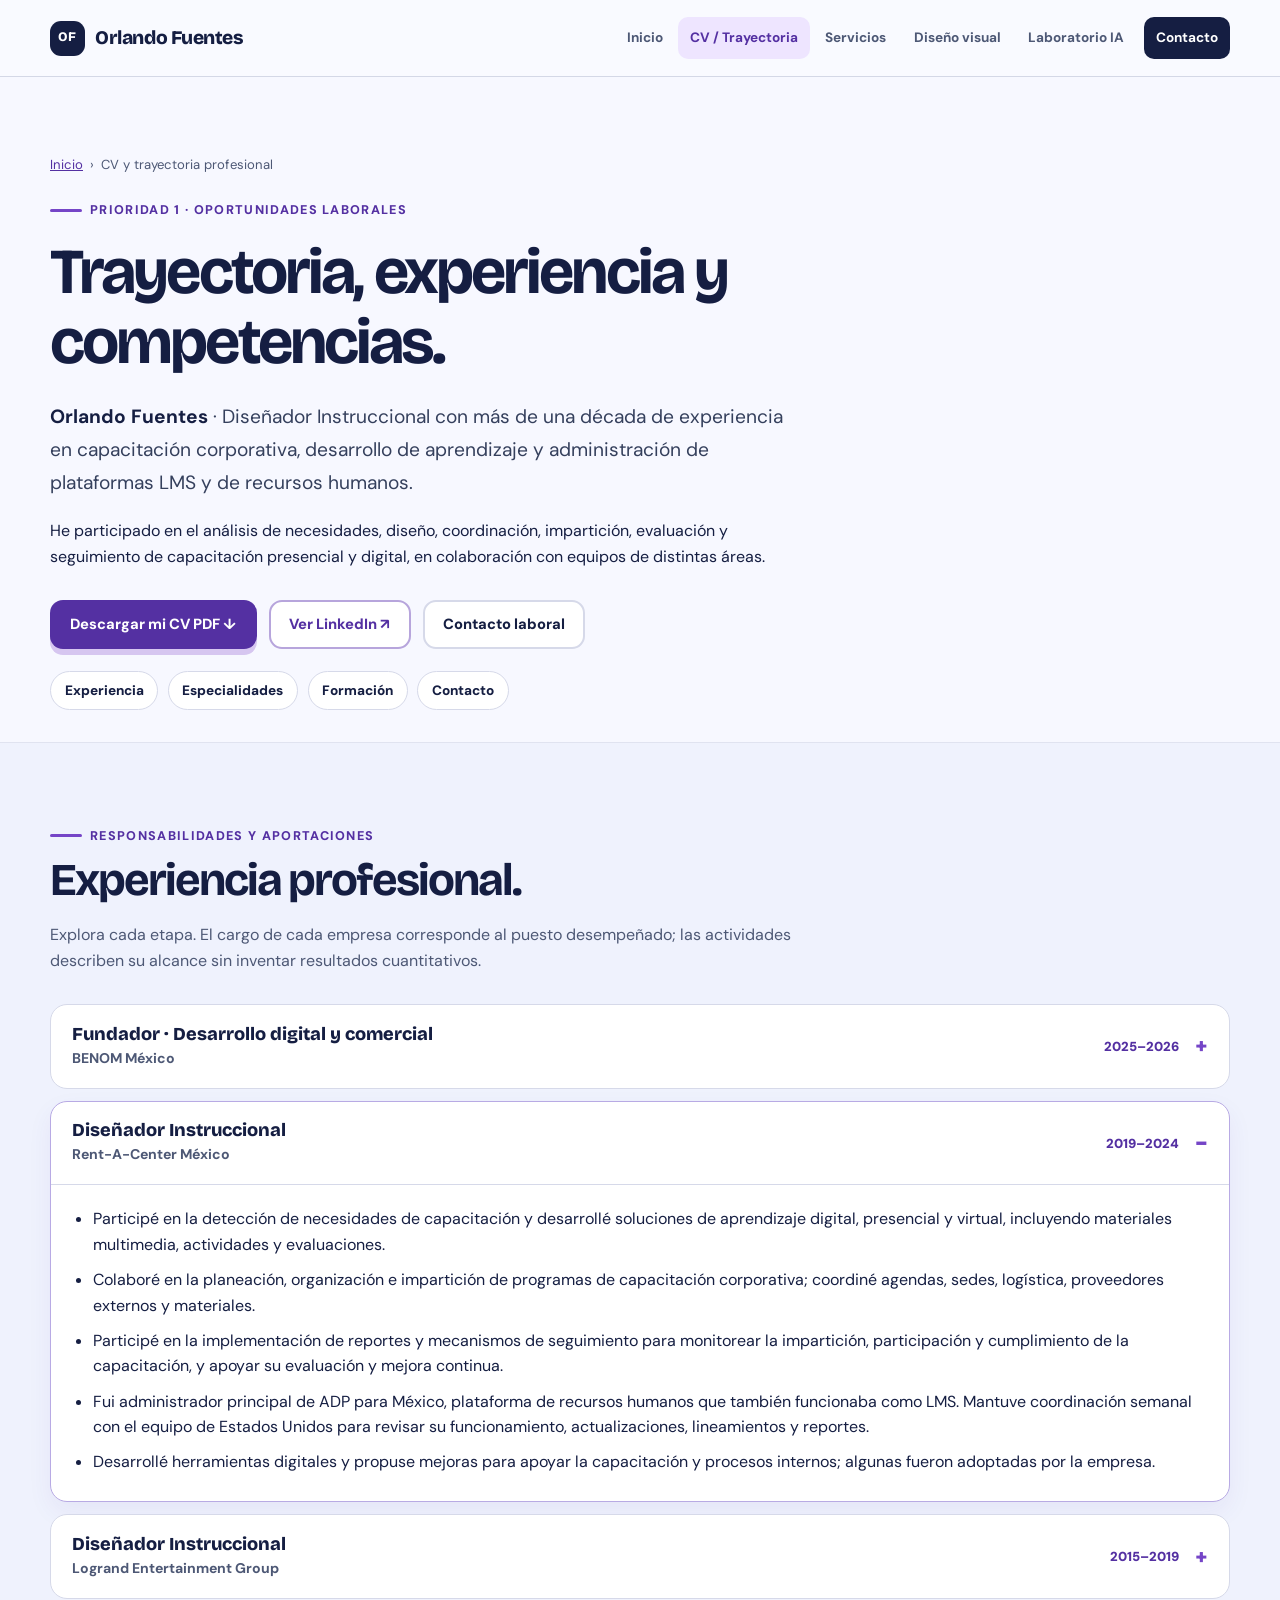
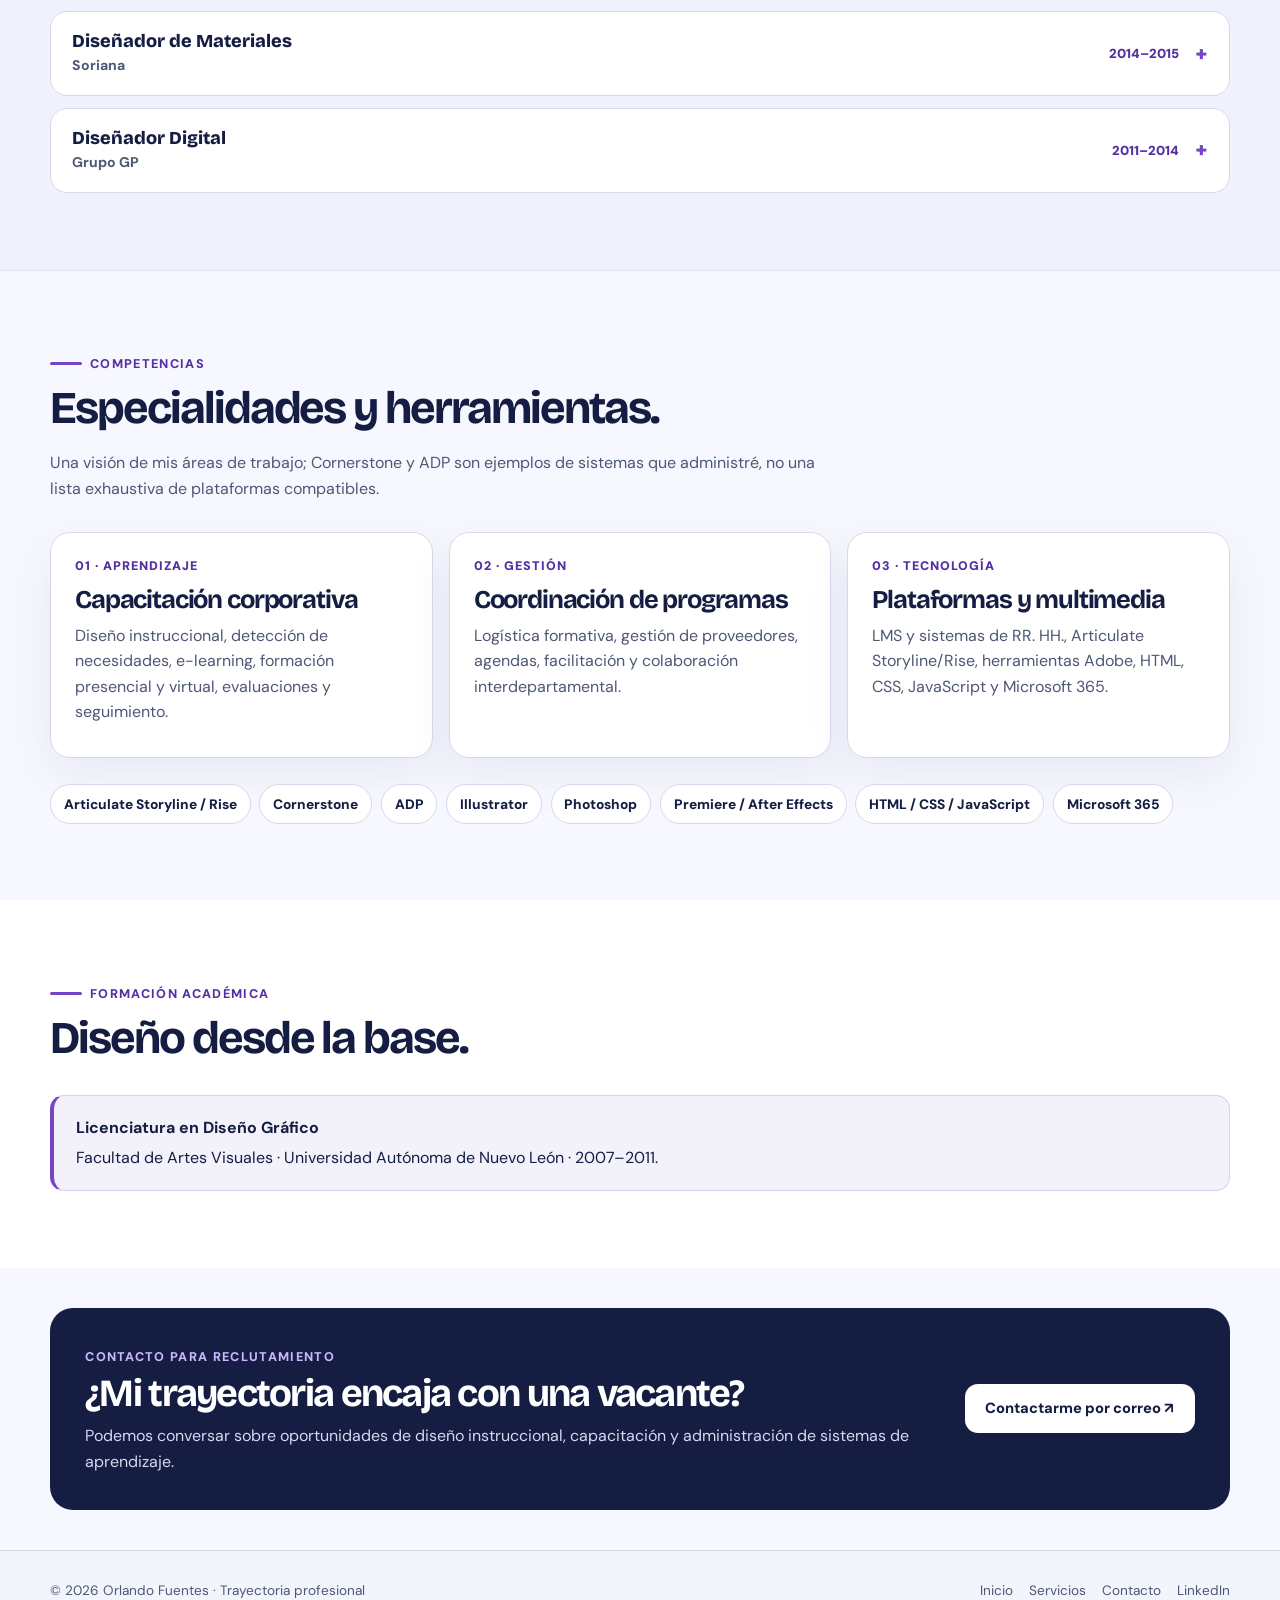
==== commit b9f329f1: "Alinear CV interactivo al diagrama, con experiencia expandible y ruta de empleo principal" ====
--- a/cv.html
+++ b/cv.html
@@ -1,211 +1,85 @@
-<!DOCTYPE html>
+<!doctype html>
 <html lang="es">
 <head>
-<meta charset="utf-8">
-<meta name="viewport" content="width=device-width, initial-scale=1">
-<title>Experiencia | Orlando Fuentes</title>
-<meta name="description" content="Trayectoria de Orlando Fuentes en diseño instruccional, administración de plataformas corporativas de RR. HH. y aprendizaje, y comunicación digital.">
-<link rel="icon" href="data:image/svg+xml,<svg xmlns='http://www.w3.org/2000/svg' viewBox='0 0 100 100'><rect width='100' height='100' rx='28' fill='%233D4DFF'/><path d='M50 14C54 38 62 46 86 50 62 54 54 62 50 86 46 62 38 54 14 50 38 46 46 38 50 14Z' fill='%23D4F25C'/></svg>">
-<link rel="preconnect" href="https://fonts.googleapis.com">
-<link rel="preconnect" href="https://fonts.gstatic.com" crossorigin>
-<link href="https://fonts.googleapis.com/css2?family=Bricolage+Grotesque:opsz,wght@12..96,500;12..96,800&family=DM+Sans:wght@400;500;700&display=swap" rel="stylesheet">
-<style>
-:root{
-  --ink:#1B1740; --paper:#EFEBFF; --blue:#3D4DFF; --tang:#FF6B3D; --lime:#D4F25C; --pink:#FF9ED0;
-  --display:"Bricolage Grotesque","Arial Black",system-ui,sans-serif;
-  --body:"DM Sans",system-ui,-apple-system,"Segoe UI",sans-serif;
-}
-*{box-sizing:border-box;margin:0}
-html,body{min-height:100%}
-body{background:var(--paper);color:var(--ink);font-family:var(--body);font-size:clamp(.88rem,1.7vh,1.02rem);line-height:1.4;overflow-x:hidden}
-.stage{min-height:100dvh;display:grid;grid-template-rows:auto 1fr;gap:clamp(.5rem,1.5vh,1.2rem);padding:clamp(.8rem,2.4vh,1.6rem) clamp(1rem,3.5vw,3rem)}
-.bar{display:flex;justify-content:space-between;align-items:center;gap:1rem}
-.status{display:inline-flex;align-items:center;gap:.5rem;background:var(--ink);color:var(--paper);border-radius:99px;padding:.4rem .9rem;font-size:.85rem;font-weight:500}
-.status i{width:.6rem;height:.6rem;border-radius:50%;background:var(--lime)}
-.btn{display:inline-flex;align-items:center;justify-content:center;min-height:44px;padding:.5rem 1.2rem;border-radius:99px;border:2.5px solid var(--ink);background:#fff;color:var(--ink);font:700 .95rem var(--body);text-decoration:none;cursor:pointer;transition:transform .15s}
-.btn:hover{transform:translateY(-2px)}
-.btn.back{background:var(--tang);box-shadow:4px 4px 0 var(--ink)}
-.main{display:grid;grid-template-columns:.95fr 1.05fr;gap:clamp(1rem,3vw,3rem);min-height:0}
-
-.hero{display:flex;flex-direction:column;justify-content:center;gap:clamp(.5rem,1.6vh,1.1rem);min-height:0}
-.ph{position:relative;width:clamp(96px,21vh,200px);aspect-ratio:1;margin-bottom:.3rem}
-.ph img{width:100%;height:100%;object-fit:cover;border-radius:50%;border:3px solid var(--ink);box-shadow:6px 6px 0 var(--tang);display:block}
-.ring{position:absolute;right:-38%;bottom:-8%;width:62%;animation:spin 22s linear infinite}
-@keyframes spin{to{transform:rotate(360deg)}}
-h1{font-family:var(--display);font-weight:800;font-size:clamp(2rem,min(6vw,9.5vh),5.2rem);line-height:.95;letter-spacing:-.04em}
-.role{font-family:var(--display);font-weight:800;font-size:clamp(1rem,2.6vh,1.5rem);line-height:1.1;letter-spacing:-.02em;max-width:26ch}
-.lead{max-width:44ch}.profile-links{display:flex;gap:.5rem;flex-wrap:wrap}.profile-links a{font-weight:700;color:var(--ink);text-underline-offset:3px}
-.langs{display:flex;flex-wrap:wrap;gap:.4rem;list-style:none;padding:0}
-.langs li{background:var(--lime);border:2px solid var(--ink);border-radius:99px;padding:.15rem .8rem;font-weight:700;font-size:.88em}
-
-.side{display:flex;flex-direction:column;justify-content:center;gap:clamp(.6rem,1.6vh,1rem);min-height:0}
-.tlrow{display:flex;align-items:center;gap:.8rem;flex-wrap:wrap}.tl-hint{font-size:.78rem;font-weight:700;opacity:.7}
-.tl{position:relative;display:flex;justify-content:space-between;flex:1;--p:0}
-.tl::before,.tl::after{content:"";position:absolute;top:18px;left:22px;height:4px;border-radius:2px;transform:translateY(-50%)}
-.tl::before{right:22px;background:var(--ink);opacity:.18}
-.tl::after{width:calc((100% - 44px) * var(--p));background:var(--ink);transition:width .3s ease}
-.node{position:relative;z-index:1;background:none;border:0;display:flex;flex-direction:column;align-items:center;gap:.2rem;min-width:44px;min-height:44px;padding:.5rem .2rem 0;cursor:pointer;font:700 .9rem var(--body);color:var(--ink)}
-.node i{width:20px;height:20px;border-radius:50%;border:3px solid var(--ink);background:#fff;transition:transform .3s cubic-bezier(.3,1.6,.4,1),background .3s}
-.node.done i{background:var(--ink)}
-.node[aria-selected=true] i{background:var(--a);transform:scale(1.45)}
-.sm{min-height:44px;padding:.3rem .9rem;font-size:.85rem}
-
-.stack{display:grid}
-.panel{grid-area:1/1;visibility:hidden;opacity:0;background:var(--a);color:var(--o);border:2.5px solid var(--ink);border-radius:28px 28px 28px 6px;padding:clamp(.9rem,2.4vh,1.5rem);box-shadow:6px 6px 0 var(--ink);display:flex;flex-direction:column;gap:.45rem}
-.panel.on{visibility:visible;opacity:1}
-.panel h2{font-family:var(--display);font-weight:800;font-size:clamp(1.3rem,3.4vh,2rem);line-height:1;letter-spacing:-.03em}
-.panel .org{font-weight:700;font-size:.92em}
-.panel ul{padding-left:1.1rem;display:grid;gap:.25rem}.panel li{line-height:1.45}
-.panel.swap{animation:swap .6s ease-in-out}
-.panel.swap>*{animation:inFade .4s .12s both}
-@keyframes swap{35%{transform:scale(.97,1.04);border-radius:46% 54% 44% 56% / 52% 46% 54% 48%}100%{transform:none}}
-@keyframes inFade{from{opacity:0;transform:translateY(8px)}to{opacity:1;transform:none}}
-
-.skills{background:#fff;border:2.5px solid var(--ink);border-radius:22px;padding:clamp(.7rem,1.8vh,1.1rem);display:grid;gap:.6rem}
-.skills h3{font:800 1.05rem/1 var(--display);letter-spacing:-.02em;margin-bottom:.35rem}
-.tools{list-style:none;padding:0;display:grid;grid-template-columns:1fr 1fr;gap:.1rem 1.2rem}
-.tools li{font-weight:500;overflow-wrap:anywhere}
-.chips{display:flex;flex-wrap:wrap;gap:.35rem;list-style:none;padding:0}
-.chips li{border:2px solid var(--ink);border-radius:99px;padding:.08rem .65rem;font-size:.86em;font-weight:500}
-.chips li.ia{background:var(--lime)}
-:focus-visible{outline:3px solid var(--blue);outline-offset:3px}
-@media (min-width:821px) and (max-height:760px){.skills{gap:.4rem;padding:.6rem .9rem}.chips{gap:.28rem}.chips li{font-size:.8em;padding:.04rem .55rem}.panel{padding:.8rem 1.1rem}}
-
-@media (max-width:820px){
-  .status{display:none}
-  .main{grid-template-columns:1fr;align-content:start;gap:.7rem;padding:0 4px 16px 0}
-  .hero{display:grid;grid-template-columns:auto 1fr;column-gap:.9rem;row-gap:.3rem;align-items:center}
-  .ph{grid-row:1/3;width:78px;margin:0}
-  .ph img{box-shadow:4px 4px 0 var(--tang)}
-  .ring{display:none}
-  .lead{font-size:.9rem;grid-column:1/-1}
-  h1{font-size:1.9rem}
-  .role{font-size:.95rem}
-  .langs{grid-column:1/-1}
-  .side{justify-content:flex-start}
-  .panel{box-shadow:4px 4px 0 var(--ink);font-size:.9rem}
-  .tools{grid-template-columns:1fr;gap:.18rem}
-  .skills{font-size:.88rem}
-  .tl-hint{display:none}
-}
-@media (prefers-reduced-motion:reduce){.ring{animation:none}*{transition:none!important}.panel.swap,.panel.swap>*{animation:none!important}}
-</style>
+<meta charset="utf-8"><meta name="viewport" content="width=device-width,initial-scale=1">
+<meta name="theme-color" content="#f7f8ff">
+<title>CV y trayectoria | Orlando Fuentes</title>
+<meta name="description" content="CV interactivo y experiencia profesional de Orlando Fuentes: diseño instruccional, capacitación corporativa, coordinación de programas y administración de plataformas LMS.">
+<link rel="preconnect" href="https://fonts.googleapis.com"><link rel="preconnect" href="https://fonts.gstatic.com" crossorigin>
+<link href="https://fonts.googleapis.com/css2?family=Bricolage+Grotesque:opsz,wght@12..96,500;12..96,800&family=DM+Sans:wght@400;500;700;800&display=swap" rel="stylesheet">
+<link rel="stylesheet" href="site.css">
 </head>
 <body>
-<div class="stage">
-  <header class="bar">
-    <a class="btn back" href="index.html">Volver al inicio</a>
-    <span class="status"><i></i>Disponible para proyectos</span>
-  </header>
+<header class="site-header"><nav class="shell nav-wrap" aria-label="Navegación principal">
+<a class="brand" href="index.html"><span class="brand-symbol">OF</span> Orlando Fuentes</a>
+<button class="menu-toggle" type="button" data-menu-toggle aria-controls="nav-links" aria-expanded="false">Menú</button>
+<ul id="nav-links" class="nav-links" data-nav-links>
+<li><a href="index.html">Inicio</a></li><li><a href="cv.html">CV / Trayectoria</a></li>
+<li><a href="servicios.html">Servicios</a></li><li><a href="diseno.html">Diseño visual</a></li>
+<li><a href="laboratorio.html">Laboratorio IA</a></li><li><a class="nav-contact" href="contacto.html">Contacto</a></li>
+</ul></nav></header>
+<main>
+<section class="page-hero"><div class="shell">
+<div class="narrow">
+<div class="breadcrumb"><a href="index.html">Inicio</a><span>›</span><span>CV y trayectoria profesional</span></div>
+<span class="eyebrow"><span class="line"></span> Prioridad 1 · Oportunidades laborales</span>
+<h1>Trayectoria, experiencia y competencias.</h1>
+<p class="lead"><strong>Orlando Fuentes</strong> · Diseñador Instruccional con más de una década de experiencia en capacitación corporativa, desarrollo de aprendizaje y administración de plataformas LMS y de recursos humanos.</p>
+<p>He participado en el análisis de necesidades, diseño, coordinación, impartición, evaluación y seguimiento de capacitación presencial y digital, en colaboración con equipos de distintas áreas.</p>
+<div class="actions"><a class="btn btn-primary" href="cv-orlando-fuentes.pdf" download="CV_Orlando_Fuentes.pdf">Descargar mi CV PDF ↓</a><a class="btn btn-secondary" href="https://www.linkedin.com/in/orlando-fuentes-63674822/" target="_blank" rel="noopener noreferrer">Ver LinkedIn ↗</a><a class="btn btn-quiet" href="contacto.html">Contacto laboral</a></div>
+</div>
+<div class="subnav" aria-label="Secciones de trayectoria"><a href="#experiencia">Experiencia</a><a href="#especialidades">Especialidades</a><a href="#formacion">Formación</a><a href="#contacto-laboral">Contacto</a></div>
+</div></section>
 
-  <div class="main">
-    <section class="hero" aria-label="Presentación">
-      <div class="ph">
-        <img src="[data-uri]" alt="Retrato de Orlando Fuentes" width="200" height="200">
-        <svg class="ring" viewBox="0 0 160 160" aria-hidden="true">
-          <defs><path id="ring" d="M80,80 m-58,0 a58,58 0 1,1 116,0 a58,58 0 1,1 -116,0"/></defs>
-          <circle cx="80" cy="80" r="78" fill="#D4F25C" stroke="#1B1740" stroke-width="3"/>
-          <text font-family="Bricolage Grotesque, Arial Black, sans-serif" font-size="13" font-weight="800" fill="#1B1740"><textPath href="#ring" textLength="360" lengthAdjust="spacing">capacitación • e-learning • diseño •</textPath></text>
-          <path d="M80 56C82 72 88 78 104 80 88 82 82 88 80 104 78 88 72 82 56 80 72 78 78 72 80 56Z" fill="#3D4DFF"/>
-        </svg>
-      </div>
-      <h1>Orlando Fuentes</h1>
-      <p class="role">Diseñador instruccional · Capacitación corporativa y plataformas LMS</p>
-      <p class="lead">Soy diseñador instruccional con más de una década de experiencia en capacitación corporativa. He participado en la detección de necesidades, el desarrollo e impartición de formación presencial y digital, la coordinación de programas y la administración de plataformas LMS y de recursos humanos. También desarrollo soluciones digitales y materiales multimedia.</p>
-      <ul class="langs"><li>Inglés para comunicación profesional</li><li>Español nativo</li></ul>
-      <nav class="profile-links" aria-label="Enlaces profesionales"><a href="https://www.linkedin.com/in/orlando-fuentes-63674822/" target="_blank" rel="noopener">LinkedIn</a><a href="mailto:a.fuentes0890@gmail.com?subject=Solicitud%20de%20CV%20en%20PDF">Solicitar CV PDF</a></nav>
-    </section>
+<section class="section section-muted" id="experiencia" aria-labelledby="jobs-title"><div class="shell">
+<div class="section-head"><span class="eyebrow"><span class="line"></span> Responsabilidades y aportaciones</span><h2 id="jobs-title">Experiencia profesional.</h2><p>Explora cada etapa. El cargo de cada empresa corresponde al puesto desempeñado; las actividades describen su alcance sin inventar resultados cuantitativos.</p></div>
+<div class="timeline">
+<details><summary><span class="job-head"><span><span class="job-title">Fundador · Desarrollo digital y comercial</span><span class="job-org">BENOM México</span></span><span class="job-date">2025–2026</span></span></summary>
+<div class="job-content"><ul>
+<li>Participé en la operación de un negocio de suministros médicos y gestioné su tienda virtual, catálogo digital y materiales comerciales.</li>
+<li>Desarrollé acciones de comunicación comercial y coordiné la relación con clientes y proveedores.</li>
+</ul></div></details>
+<details open><summary><span class="job-head"><span><span class="job-title">Diseñador Instruccional</span><span class="job-org">Rent-A-Center México</span></span><span class="job-date">2019–2024</span></span></summary>
+<div class="job-content"><ul>
+<li>Participé en la detección de necesidades de capacitación y desarrollé soluciones de aprendizaje digital, presencial y virtual, incluyendo materiales multimedia, actividades y evaluaciones.</li>
+<li>Colaboré en la planeación, organización e impartición de programas de capacitación corporativa; coordiné agendas, sedes, logística, proveedores externos y materiales.</li>
+<li>Participé en la implementación de reportes y mecanismos de seguimiento para monitorear la impartición, participación y cumplimiento de la capacitación, y apoyar su evaluación y mejora continua.</li>
+<li>Fui administrador principal de ADP para México, plataforma de recursos humanos que también funcionaba como LMS. Mantuve coordinación semanal con el equipo de Estados Unidos para revisar su funcionamiento, actualizaciones, lineamientos y reportes.</li>
+<li>Desarrollé herramientas digitales y propuse mejoras para apoyar la capacitación y procesos internos; algunas fueron adoptadas por la empresa.</li>
+</ul></div></details>
+<details><summary><span class="job-head"><span><span class="job-title">Diseñador Instruccional</span><span class="job-org">Logrand Entertainment Group</span></span><span class="job-date">2015–2019</span></span></summary>
+<div class="job-content"><ul>
+<li>Fui administrador principal de Cornerstone, plataforma corporativa de aprendizaje y desarrollo del talento, colaborando con directivos de distintas áreas.</li>
+<li>Desarrollé contenidos e-learning y materiales digitales para capacitación.</li>
+<li>Participé en la adaptación visual de la plataforma durante el cambio de identidad de Logrand.</li>
+</ul></div></details>
+<details><summary><span class="job-head"><span><span class="job-title">Diseñador de Materiales</span><span class="job-org">Soriana</span></span><span class="job-date">2014–2015</span></span></summary>
+<div class="job-content"><ul><li>Actualicé materiales de la biblioteca digital de cursos para alinearlos con la identidad visual de Soriana.</li><li>Diseñé recursos digitales y videos para capacitación y comunicación internas.</li></ul></div></details>
+<details><summary><span class="job-head"><span><span class="job-title">Diseñador Digital</span><span class="job-org">Grupo GP</span></span><span class="job-date">2011–2014</span></span></summary>
+<div class="job-content"><ul><li>Colaboré con el departamento de capacitación en la creación de una biblioteca digital de cursos e-learning.</li><li>Desarrollé materiales de comunicación interna y contenidos digitales de aprendizaje.</li></ul></div></details>
+</div>
+</div></section>
 
-    <section class="side" aria-label="Experiencia y habilidades">
-      <div class="tlrow">
-        <div class="tl" id="tl" role="tablist" aria-label="Línea de tiempo profesional"></div>
-        <span class="tl-hint">Elige una etapa</span>
-      </div>
-      <div class="stack" id="stack"></div>
-      <div class="skills">
-        <div><h3>Herramientas</h3><ul class="tools" id="tools"></ul></div>
-        <div><h3>Habilidades</h3><ul class="chips" id="soft"></ul></div>
-      </div>
-    </section>
-  </div>
+<section class="section" id="especialidades" aria-labelledby="skills-title"><div class="shell">
+<div class="section-head"><span class="eyebrow"><span class="line"></span> Competencias</span><h2 id="skills-title">Especialidades y herramientas.</h2><p>Una visión de mis áreas de trabajo; Cornerstone y ADP son ejemplos de sistemas que administré, no una lista exhaustiva de plataformas compatibles.</p></div>
+<div class="feature-grid">
+<article class="feature-card"><span class="index">01 · Aprendizaje</span><h3>Capacitación corporativa</h3><p>Diseño instruccional, detección de necesidades, e-learning, formación presencial y virtual, evaluaciones y seguimiento.</p></article>
+<article class="feature-card"><span class="index">02 · Gestión</span><h3>Coordinación de programas</h3><p>Logística formativa, gestión de proveedores, agendas, facilitación y colaboración interdepartamental.</p></article>
+<article class="feature-card"><span class="index">03 · Tecnología</span><h3>Plataformas y multimedia</h3><p>LMS y sistemas de RR. HH., Articulate Storyline/Rise, herramientas Adobe, HTML, CSS, JavaScript y Microsoft 365.</p></article>
 </div>
+<div style="margin-top:1.6rem" class="skill-list" aria-label="Herramientas principales"><span>Articulate Storyline / Rise</span><span>Cornerstone</span><span>ADP</span><span>Illustrator</span><span>Photoshop</span><span>Premiere / After Effects</span><span>HTML / CSS / JavaScript</span><span>Microsoft 365</span></div>
+</div></section>
 
-<script>
-const data=[
- {y:'2025',t:'Fundador · Desarrollo digital y comercial',o:'BENOM México · 2025–2026',a:'var(--tang)',k:'var(--ink)',b:[
-  'Participé en la operación de un negocio de suministros médicos y gestioné su tienda virtual y catálogo digital.',
-  'Desarrollé materiales comerciales, acciones de marketing y la comunicación con clientes y proveedores.'
- ]},
- {y:'2019',t:'Diseñador Instruccional',o:'Rent-A-Center · 2019–2024',a:'var(--blue)',k:'#fff',b:[
-   'Participé en la detección de necesidades de capacitación y desarrollé soluciones de aprendizaje digital, presencial y virtual, incluyendo contenidos, materiales multimedia, actividades y evaluaciones.',
-   'Participé en la planeación, organización e impartición de programas de capacitación corporativa, coordinando agendas, sedes, logística, proveedores externos, materiales y colaboración con distintas áreas.',
-   'Participé en la implementación de reportes y mecanismos de seguimiento para monitorear la impartición, participación y cumplimiento de programas de capacitación, así como en su evaluación y mejora continua.',
-   'Fui administrador principal de ADP para México, plataforma de recursos humanos que también funcionaba como LMS. Mantuve coordinación semanal con el equipo de Estados Unidos para revisar su funcionamiento, actualizaciones, lineamientos y reportes.',
-   'Diseñé y desarrollé herramientas digitales y mejoras para apoyar los procesos internos de capacitación, algunas de las cuales fueron adoptadas por la empresa.'
- ]},
- {y:'2015',t:'Diseñador Instruccional',o:'Logrand Entertainment Group · 2015–2019',a:'var(--lime)',k:'var(--ink)',b:[
-  'Fui administrador principal de la plataforma de aprendizaje corporativo Cornerstone.',
-  'Trabajé con directores de distintas áreas para atender necesidades de capacitación y administración de la plataforma.',
-  'Participé en la adaptación de su identidad visual durante el cambio de imagen de Logrand.',
-  'Desarrollé materiales digitales para programas de capacitación.'
- ]},
- {y:'2014',t:'Diseñador de materiales',o:'Soriana · 2014–2015',a:'var(--pink)',k:'var(--ink)',b:[
-  'Participé en la actualización de la biblioteca de cursos de capacitación, adaptando sus materiales a la nueva identidad visual de Soriana.',
-  'Diseñé materiales digitales y produje videos para comunicación y capacitación internas.'
- ]},
- {y:'2011',t:'Diseñador Digital',o:'Grupo GP · 2011–2014',a:'var(--tang)',k:'var(--ink)',b:[
-  'Colaboré con el departamento de capacitación en la creación de una biblioteca digital de cursos.',
-  'Diseñé materiales de comunicación interna y contenidos de e-learning.'
- ]},
- {y:'2007',t:'Formación en Diseño Gráfico',o:'Facultad de Artes Visuales · 2007–2011',a:'#fff',k:'var(--ink)',b:['Licenciatura en Diseño Gráfico.']}
-];
-const tools=['Plataformas LMS y de RR. HH. (p. ej., Cornerstone y ADP)','Articulate Storyline / Rise','Adobe Illustrator y Photoshop','Adobe Premiere y After Effects','HTML / CSS','Microsoft 365'];
-const ia=['Comercio electrónico'];
-const soft=['Diseño instruccional','Coordinación de capacitación','Administración LMS','Impartición presencial y virtual','Evaluación de capacitación','Gestión de proveedores','Diseño multimedia'];
+<section class="section section-white" id="formacion" aria-labelledby="education-title"><div class="shell">
+<div class="section-head"><span class="eyebrow"><span class="line"></span> Formación académica</span><h2 id="education-title">Diseño desde la base.</h2></div>
+<div class="note-box"><strong>Licenciatura en Diseño Gráfico</strong>Facultad de Artes Visuales · Universidad Autónoma de Nuevo León · 2007–2011.</div>
+</div></section>
 
-document.getElementById('tools').replaceChildren(...tools.map(name=>{const li=document.createElement('li');li.textContent=name;return li;}));
-document.getElementById('soft').replaceChildren(...[...ia.map(label=>({label,ia:true})),...soft.map(label=>({label,ia:false}))].map(entry=>{const li=document.createElement('li');li.textContent=entry.label;if(entry.ia)li.className='ia';return li;}));
-
-const tl=document.getElementById('tl'),stack=document.getElementById('stack');
-data.forEach((d,i)=>{
-  tl.insertAdjacentHTML('beforeend',`<button type="button" class="node" role="tab" id="n${i}" aria-controls="p${i}" aria-selected="false" aria-label="${d.y}: ${d.t}, ${d.o}" tabindex="-1" style="--a:${d.a}"><i></i>${d.y}</button>`);
-  stack.insertAdjacentHTML('beforeend',`<article class="panel" role="tabpanel" id="p${i}" aria-labelledby="n${i}" style="--a:${d.a};--o:${d.k}" inert><h2>${d.t}</h2><p class="org">${d.o}</p><ul>${d.b.map(x=>`<li>${x}</li>`).join('')}</ul></article>`);
-});
-const nodes=[...tl.children];
-const panels=[...stack.children];
-const reduce=matchMedia('(prefers-reduced-motion: reduce)').matches;
-
-function show(i){
-  nodes.forEach((node,k)=>{
-    const selected=k===i;
-    node.setAttribute('aria-selected',String(selected));
-    node.tabIndex=selected?0:-1;
-    node.classList.toggle('done',k>i);
-  });
-  panels.forEach((panel,k)=>{
-    const visible=k===i;
-    panel.classList.toggle('on',visible);
-    panel.inert=!visible;
-    panel.classList.remove('swap');
-  });
-  if(!reduce){
-    void panels[i].offsetWidth;
-    panels[i].classList.add('swap');
-  }
-  tl.style.setProperty('--p',(data.length-1-i)/(data.length-1));
-}
-nodes.forEach((node,i)=>{
-  node.addEventListener('click',()=>show(i));
-  node.addEventListener('keydown',event=>{
-    const delta={ArrowRight:1,ArrowDown:1,ArrowLeft:-1,ArrowUp:-1}[event.key];
-    if(!delta)return;
-    event.preventDefault();
-    const next=(i+delta+nodes.length)%nodes.length;
-    show(next);
-    nodes[next].focus();
-  });
-});
-show(1);
-</script>
-</body>
-</html>
+<section class="section section-tight" id="contacto-laboral"><div class="shell"><div class="contact-band">
+<div><span class="eyebrow" style="color:#c9b7ff">Contacto para reclutamiento</span><h2>¿Mi trayectoria encaja con una vacante?</h2><p>Podemos conversar sobre oportunidades de diseño instruccional, capacitación y administración de sistemas de aprendizaje.</p></div>
+<a class="btn" href="mailto:a.fuentes0890@gmail.com?subject=Oportunidad%20laboral%20para%20Orlando%20Fuentes">Contactarme por correo ↗</a>
+</div></div></section>
+</main>
+<footer class="site-footer"><div class="shell footer-row"><span>© 2026 Orlando Fuentes · Trayectoria profesional</span><div class="footer-links"><a href="index.html">Inicio</a><a href="servicios.html">Servicios</a><a href="contacto.html">Contacto</a><a href="https://www.linkedin.com/in/orlando-fuentes-63674822/" target="_blank" rel="noopener noreferrer">LinkedIn</a></div></div></footer>
+<script src="site.js" defer></script>
+</body></html>
--- a/site.css
+++ b/site.css
@@ -0,0 +1,163 @@
+
+:root{
+  --ink:#151e42;--muted:#4d5875;--paper:#f7f8ff;--white:#fff;
+  --violet:#7545c7;--violet-deep:#5430a2;--violet-light:#eee5ff;
+  --blue:#2779dc;--blue-light:#e3efff;--teal:#158c96;--teal-light:#e0f5f4;
+  --border:#d6d9e9;--lime:#dff39b;--display:"Bricolage Grotesque",system-ui,sans-serif;
+  --body:"DM Sans",system-ui,sans-serif;
+  --shadow:0 18px 46px rgba(33,43,92,.07);
+}
+*{box-sizing:border-box}html{scroll-behavior:smooth}
+body{margin:0;background:var(--paper);color:var(--ink);font:400 16px/1.6 var(--body)}
+a{color:inherit}button{font:inherit}img{max-width:100%}a:focus-visible,button:focus-visible,summary:focus-visible{outline:3px solid var(--blue);outline-offset:4px}
+.shell{width:min(1180px,calc(100% - 42px));margin-inline:auto}
+.site-header{position:sticky;top:0;z-index:20;border-bottom:1px solid rgba(176,181,205,.5);background:rgba(249,250,255,.95);backdrop-filter:blur(16px)}
+.nav-wrap{display:flex;align-items:center;justify-content:space-between;min-height:76px;gap:1.25rem}
+.brand{display:flex;align-items:center;gap:.65rem;text-decoration:none;font:800 1.2rem/1 var(--display);letter-spacing:-.025em;white-space:nowrap}
+.brand-symbol{display:inline-flex;align-items:center;justify-content:center;width:35px;height:35px;border-radius:11px;background:var(--ink);color:#fff;font-size:.82rem;letter-spacing:.03em}
+.nav-links{display:flex;align-items:center;gap:.18rem;list-style:none;padding:0;margin:0}
+.nav-links a{display:inline-flex;align-items:center;min-height:42px;padding:.48rem .76rem;border-radius:10px;text-decoration:none;font-weight:700;font-size:.85rem;white-space:nowrap;color:var(--muted)}
+.nav-links a:hover,.nav-links a[aria-current="page"]{background:var(--violet-light);color:var(--violet-deep)}
+.nav-links .nav-contact{background:var(--ink);color:#fff;margin-left:.3rem}
+.nav-links .nav-contact:hover,.nav-links .nav-contact[aria-current="page"]{background:var(--violet-deep);color:#fff}
+.menu-toggle{display:none;align-items:center;justify-content:center;border:1px solid var(--border);border-radius:12px;background:#fff;min-height:44px;padding:.4rem .75rem;font-weight:800;cursor:pointer}
+main{overflow:hidden}
+.hero{padding:clamp(3.5rem,7vw,6.5rem) 0 clamp(2.5rem,4vw,4rem)}
+.hero-grid{display:grid;grid-template-columns:minmax(0,1.2fr) minmax(295px,.8fr);gap:clamp(2rem,5vw,5rem);align-items:center}
+.eyebrow{display:inline-flex;align-items:center;gap:.5rem;color:var(--violet-deep);font-size:.79rem;font-weight:800;letter-spacing:.105em;text-transform:uppercase}
+.eyebrow .line{width:32px;height:3px;background:var(--violet);display:inline-block;border-radius:4px}
+h1,h2,h3,h4,p{margin-top:0}
+h1,h2,h3{font-family:var(--display);letter-spacing:-.045em;line-height:1.1}
+h1{font-size:clamp(2.7rem,5.6vw,5.25rem);margin:1rem 0 1.5rem;max-width:13ch}
+h2{font-size:clamp(2rem,3.55vw,3.25rem);margin:.65rem 0 1rem}
+h3{font-size:clamp(1.2rem,2vw,1.6rem);margin:.55rem 0}
+.lead{max-width:66ch;color:#35405d;font-size:clamp(1.05rem,1.6vw,1.2rem);line-height:1.7}
+.lead strong{color:var(--ink)}
+.actions{display:flex;flex-wrap:wrap;align-items:center;gap:.75rem;margin-top:1.9rem}
+.btn{display:inline-flex;align-items:center;justify-content:center;gap:.5rem;min-height:49px;padding:.72rem 1.15rem;border:2px solid transparent;border-radius:13px;text-decoration:none;font:800 .92rem/1.15 var(--body);transition:transform .15s,box-shadow .15s;white-space:normal;text-align:center}
+.btn:hover{transform:translateY(-2px)}
+.btn-primary{color:#fff;background:var(--violet-deep);box-shadow:0 6px 0 #d6c6f0}
+.btn-secondary{color:var(--violet-deep);background:#fff;border-color:#b7a5dc}
+.btn-blue{color:#fff;background:var(--blue);box-shadow:0 5px 0 #bed8fa}
+.btn-quiet{color:var(--ink);background:#fff;border-color:var(--border)}
+.hero-visual{position:relative;background:linear-gradient(140deg,#171f44 0%,#1e2f61 70%,#46359d 100%);color:#fff;border-radius:25px;padding:clamp(1.3rem,3vw,2.25rem);min-height:360px;box-shadow:0 22px 42px rgba(30,36,82,.16);display:flex;flex-direction:column;justify-content:space-between;overflow:hidden}
+.hero-visual::after{content:"";width:260px;height:260px;border:50px solid rgba(160,103,244,.18);border-radius:42%;transform:rotate(32deg);position:absolute;right:-130px;top:-120px}
+.hero-visual .visual-kicker{font-weight:800;letter-spacing:.1em;text-transform:uppercase;font-size:.72rem;color:#c6cfff}
+.hero-visual h2{font:800 clamp(1.75rem,3vw,2.65rem)/1.08 var(--display);letter-spacing:-.04em;margin:.5rem 0}
+.hero-visual p{color:#d6ddf4;max-width:30ch}
+.visual-rule{height:1px;background:rgba(255,255,255,.3);margin:.8rem 0}
+.visual-tags{display:flex;flex-wrap:wrap;gap:.5rem}
+.visual-tags span{border:1px solid rgba(255,255,255,.35);padding:.3rem .6rem;border-radius:99px;font-size:.75rem;font-weight:700}
+.section{padding:clamp(3rem,6vw,5.5rem) 0}
+.section-tight{padding:2.5rem 0}
+.section-head{max-width:780px;margin-bottom:1.9rem}
+.section-head p{color:var(--muted)}
+.section-muted{background:#eff2fd;border-top:1px solid #e0e3f0;border-bottom:1px solid #e0e3f0}
+.section-white{background:#fff}
+.route-grid{display:grid;grid-template-columns:1.2fr 1fr;gap:1.2rem}
+.route-card{display:flex;flex-direction:column;gap:.8rem;min-width:0;border:1px solid #cfd6ee;border-radius:23px;padding:clamp(1.3rem,3vw,2.15rem);background:#fff}
+.route-card.primary{background:linear-gradient(150deg,#f0e6ff,#f8f6ff);border:2px solid #c9b0ef;box-shadow:0 12px 28px rgba(117,69,199,.07)}
+.route-card.secondary{background:linear-gradient(145deg,#e6f2ff,#f9fbff);border:2px solid #c5ddff}
+.route-label{font-size:.75rem;font-weight:900;letter-spacing:.09em;text-transform:uppercase}
+.route-card.primary .route-label{color:var(--violet-deep)}
+.route-card.secondary .route-label{color:#1264b5}
+.route-card h3{font-size:clamp(1.65rem,2.6vw,2.4rem);margin:0}
+.route-card p{color:var(--muted);margin-bottom:0}
+.route-card ul{padding-left:1.2rem;margin:.4rem 0 1rem}
+.route-card li{padding:.2rem 0}
+.route-card .btn{margin-top:auto;align-self:flex-start}
+.pill-grid{display:grid;grid-template-columns:repeat(3,minmax(0,1fr));gap:1rem}
+.pill-stat{padding:1.3rem;border:1px solid var(--border);border-radius:18px;background:#fff}
+.pill-stat strong{display:block;font:800 clamp(1.15rem,2vw,1.65rem) var(--display);margin-bottom:.4rem}
+.pill-stat span{color:var(--muted);font-size:.9rem}
+.feature-grid{display:grid;grid-template-columns:repeat(3,minmax(0,1fr));gap:1rem}
+.feature-card{display:flex;flex-direction:column;padding:1.5rem;border:1px solid var(--border);border-radius:20px;background:#fff;box-shadow:var(--shadow)}
+.feature-card .index{font-size:.78rem;letter-spacing:.08em;text-transform:uppercase;font-weight:900;color:var(--violet-deep)}
+.feature-card p{color:var(--muted);margin-bottom:.5rem}
+.feature-card .tags{margin-top:auto}
+.tags{display:flex;flex-wrap:wrap;gap:.4rem}
+.tag{display:inline-flex;align-items:center;padding:.25rem .55rem;border:1px solid #d3d8e9;border-radius:99px;background:#f7f8fe;font-size:.75rem;font-weight:800;color:#46516f}
+.complement-grid{display:grid;grid-template-columns:1fr 1fr;gap:1rem}
+.complement-card{display:flex;flex-direction:column;gap:.6rem;min-height:200px;padding:1.55rem 1.7rem;border:1px solid #cbd4e6;border-radius:22px;background:linear-gradient(140deg,#e4f6f5,#f8ffff)}
+.complement-card.lab{background:linear-gradient(140deg,#f1e8ff,#faf8ff)}
+.complement-card h3{margin:.2rem 0}
+.complement-card p{max-width:52ch;color:var(--muted)}
+.complement-card a{font-weight:800;text-decoration-thickness:1.5px;text-underline-offset:4px;margin-top:auto;align-self:flex-start}
+.contact-band{display:grid;grid-template-columns:1fr auto;align-items:center;gap:2rem;padding:clamp(1.4rem,3vw,2.2rem);border-radius:23px;background:var(--ink);color:#fff}
+.contact-band h2{font-size:clamp(1.5rem,3vw,2.4rem);margin:.25rem 0 .55rem}
+.contact-band p{margin:0;color:#d3d9f1}
+.contact-band .btn{background:#fff;color:var(--ink)}
+.site-footer{padding:1.8rem 0 2.5rem;border-top:1px solid var(--border);background:#f3f5fd}
+.footer-row{display:flex;align-items:center;justify-content:space-between;gap:1rem;flex-wrap:wrap;font-size:.85rem;color:var(--muted)}
+.footer-links{display:flex;align-items:center;gap:1rem;flex-wrap:wrap}
+.footer-links a{text-decoration:none}.footer-links a:hover{text-decoration:underline}
+.page-hero{padding:clamp(3rem,6vw,5rem) 0 2rem}
+.page-hero .narrow{max-width:830px}
+.page-hero h1{max-width:20ch;font-size:clamp(2.45rem,5vw,4.4rem)}
+.page-hero p{max-width:750px}
+.breadcrumb{display:flex;align-items:center;gap:.45rem;font-size:.82rem;color:var(--muted);margin-bottom:1.2rem}
+.breadcrumb a{color:var(--violet-deep)}
+.dual-actions{display:grid;grid-template-columns:1fr 1fr;gap:1rem}
+.media-note{color:var(--muted);font-size:.9rem}
+.case-grid{display:grid;grid-template-columns:1.15fr 1fr;gap:1.4rem}
+.case-cover{min-height:280px;border-radius:23px;background:radial-gradient(circle at 30% 20%,#dceaba 0,transparent 35%),linear-gradient(140deg,#715c4e,#af7860);color:#fff;padding:2rem;display:flex;flex-direction:column;justify-content:space-between}
+.case-cover .case-mark{font:800 clamp(2.5rem,5vw,4.7rem)/.95 var(--display);max-width:8ch}
+.case-cover .case-sub{font-size:.9rem;font-weight:800;letter-spacing:.04em}
+.note-box{padding:1.2rem 1.35rem;background:#f3f1fa;border:1px solid #d9cfee;border-left:4px solid var(--violet);border-radius:14px}
+.note-box strong{display:block;margin-bottom:.3rem}
+.subnav{display:flex;flex-wrap:wrap;gap:.6rem;margin-top:1.4rem}
+.subnav a{text-decoration:none;padding:.45rem .85rem;background:#fff;border:1px solid var(--border);border-radius:99px;font-weight:800;font-size:.85rem}
+.timeline{display:grid;gap:.75rem}
+.timeline details{background:#fff;border:1px solid var(--border);border-radius:17px;overflow:hidden}
+.timeline details[open]{border-color:#b8aae4;box-shadow:0 10px 26px rgba(70,41,145,.06)}
+.timeline summary{list-style:none;cursor:pointer;display:flex;align-items:center;justify-content:space-between;gap:1rem;padding:1.1rem 1.3rem}
+.timeline summary::-webkit-details-marker{display:none}
+.timeline summary::after{content:"+";font:800 1.5rem var(--display);color:var(--violet);flex:none}
+.timeline details[open] summary::after{content:"−"}
+.timeline .job-title{display:block;font:800 1.14rem var(--display)}
+.timeline .job-org{color:var(--muted);font-weight:700;font-size:.88rem}
+.timeline .job-date{font-size:.82rem;font-weight:900;color:var(--violet-deep);white-space:nowrap}
+.timeline .job-head{display:flex;align-items:center;gap:1rem;min-width:0;flex:1;justify-content:space-between}
+.timeline .job-content{border-top:1px solid var(--border);padding:1rem 1.4rem 1.35rem}
+.timeline .job-content ul{margin:0;padding-left:1.2rem}
+.timeline .job-content li{padding:.3rem 0}
+.skill-list{display:flex;flex-wrap:wrap;gap:.55rem}
+.skill-list span{background:#fff;border:1px solid var(--border);padding:.5rem .8rem;border-radius:99px;font-size:.86rem;font-weight:800}
+.number-steps{display:grid;grid-template-columns:repeat(4,minmax(0,1fr));gap:.9rem}
+.number-step{padding:1.3rem;border:1px solid var(--border);border-radius:17px;background:#fff}
+.number-step .num{width:34px;height:34px;border-radius:50%;background:var(--blue-light);color:#165bb7;display:grid;place-items:center;font-weight:900;margin-bottom:.8rem}
+.number-step h3{font-size:1.12rem}
+.number-step p{font-size:.88rem;color:var(--muted);margin:0}
+.contact-grid{display:grid;grid-template-columns:1fr 1fr;gap:1.15rem}
+.contact-option{padding:1.8rem;border:1px solid var(--border);border-radius:22px;background:#fff}
+.contact-option h2{font-size:1.6rem}
+.contact-option p{color:var(--muted)}
+.contact-option .btn{margin-top:.6rem}
+.inline-links{display:flex;flex-wrap:wrap;gap:.6rem;margin-top:1.4rem}
+.meta-foot{color:var(--muted);font-size:.85rem}
+@media(max-width:1040px){.nav-wrap{min-height:70px}.nav-links a{font-size:.78rem;padding:.48rem .55rem}.brand{font-size:1.1rem}.hero-grid{grid-template-columns:1fr .84fr}}
+@media(max-width:860px){
+ .menu-toggle{display:inline-flex}
+ .nav-wrap{position:relative;flex-wrap:wrap}
+ .nav-links{display:none;position:absolute;top:calc(100% - 1px);left:-21px;right:-21px;padding:.7rem 21px 1rem;box-shadow:var(--shadow);background:#f9faff;border-bottom:1px solid var(--border);flex-direction:column;align-items:stretch;gap:.2rem}
+ .nav-links.open{display:flex}.nav-links a{display:flex;min-height:43px;font-size:.91rem}
+ .nav-links .nav-contact{margin-left:0;margin-top:.2rem}
+ .hero-grid{grid-template-columns:1fr;gap:1.6rem}
+ .hero-visual{min-height:240px}
+ .feature-grid{grid-template-columns:repeat(2,minmax(0,1fr))}
+ .case-grid{grid-template-columns:1fr}
+ .number-steps{grid-template-columns:repeat(2,minmax(0,1fr))}
+}
+@media(max-width:640px){
+ .shell{width:min(100% - 32px,1180px)}
+ .hero{padding:2.7rem 0 2rem}
+ h1{font-size:clamp(2.5rem,10vw,3.6rem)}
+ .route-grid,.feature-grid,.pill-grid,.complement-grid,.dual-actions,.contact-grid{grid-template-columns:1fr}
+ .route-card{padding:1.4rem}
+ .contact-band{grid-template-columns:1fr}
+ .contact-band .btn{justify-self:start}
+ .timeline summary{align-items:flex-start}
+ .timeline .job-head{align-items:flex-start;flex-direction:column;gap:.1rem}
+ .number-steps{grid-template-columns:1fr}
+}
+@media(prefers-reduced-motion:reduce){html{scroll-behavior:auto}*{transition:none!important;animation:none!important}}
